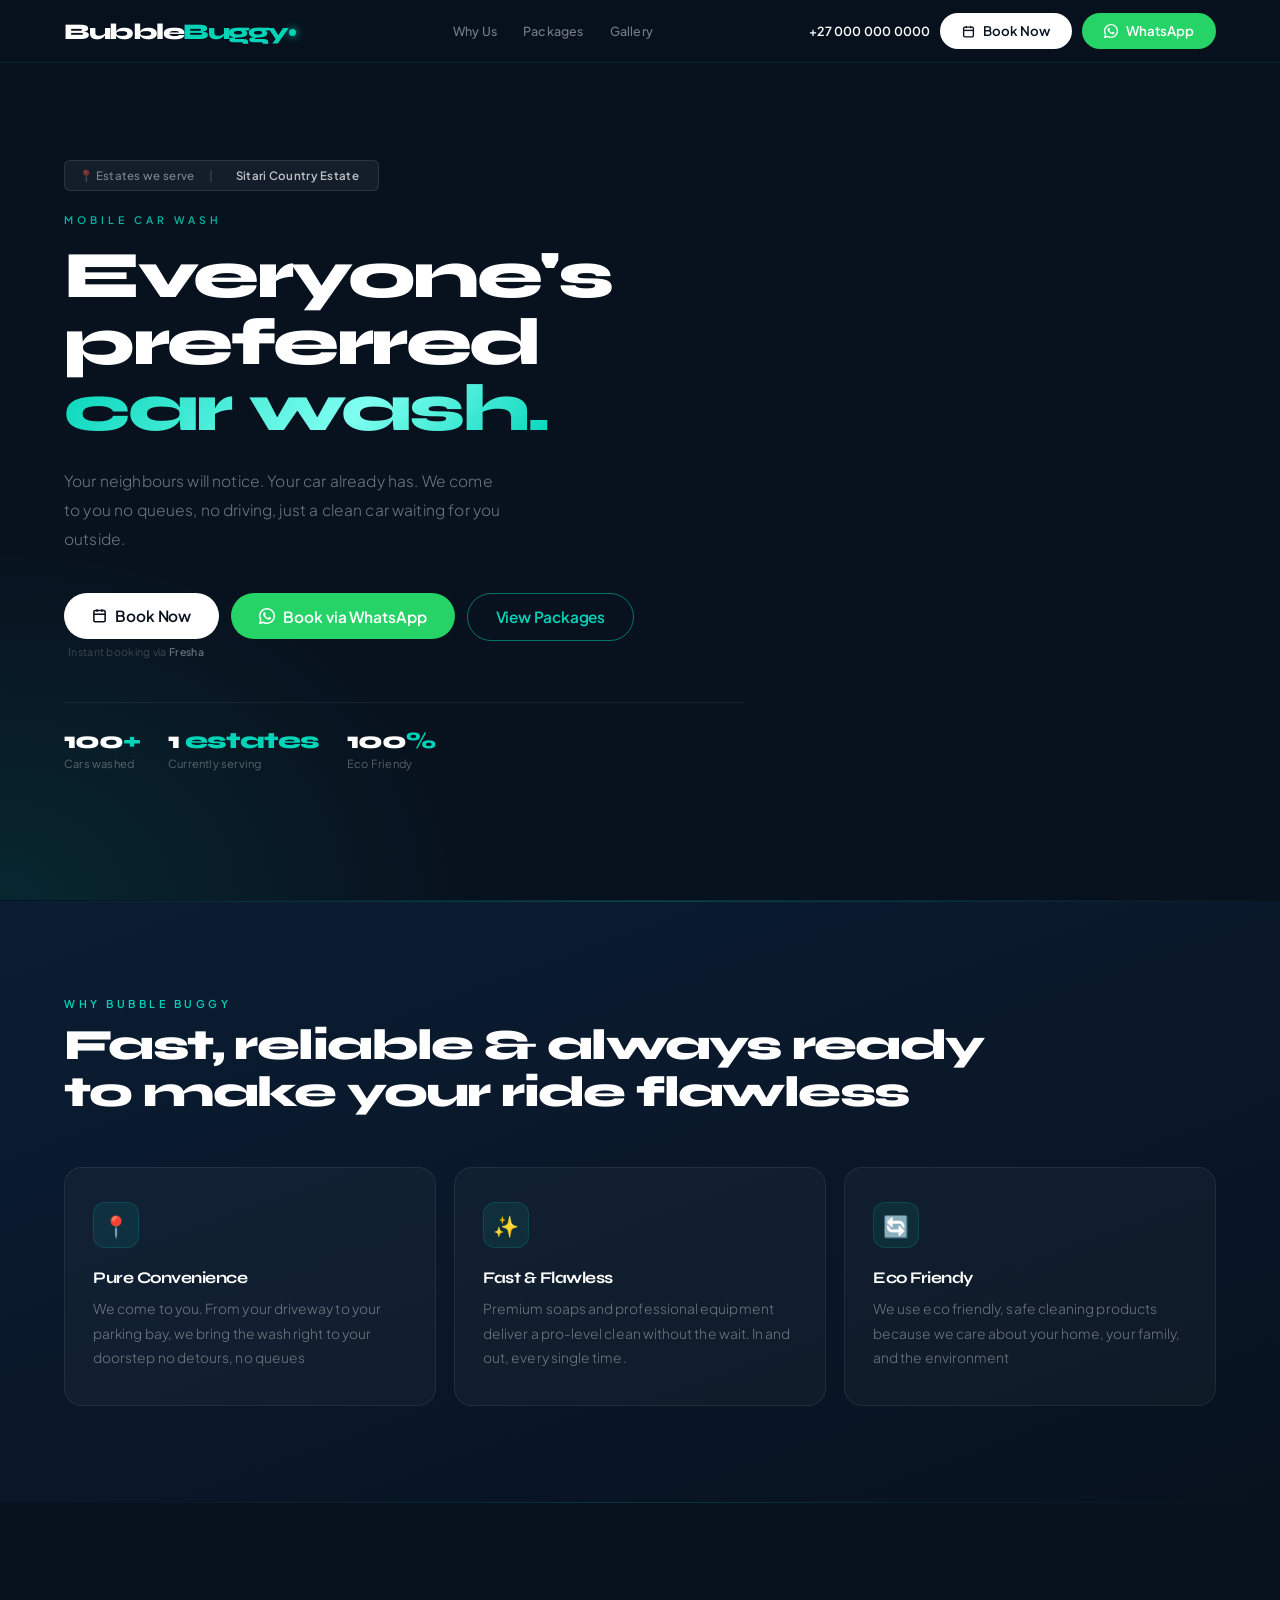
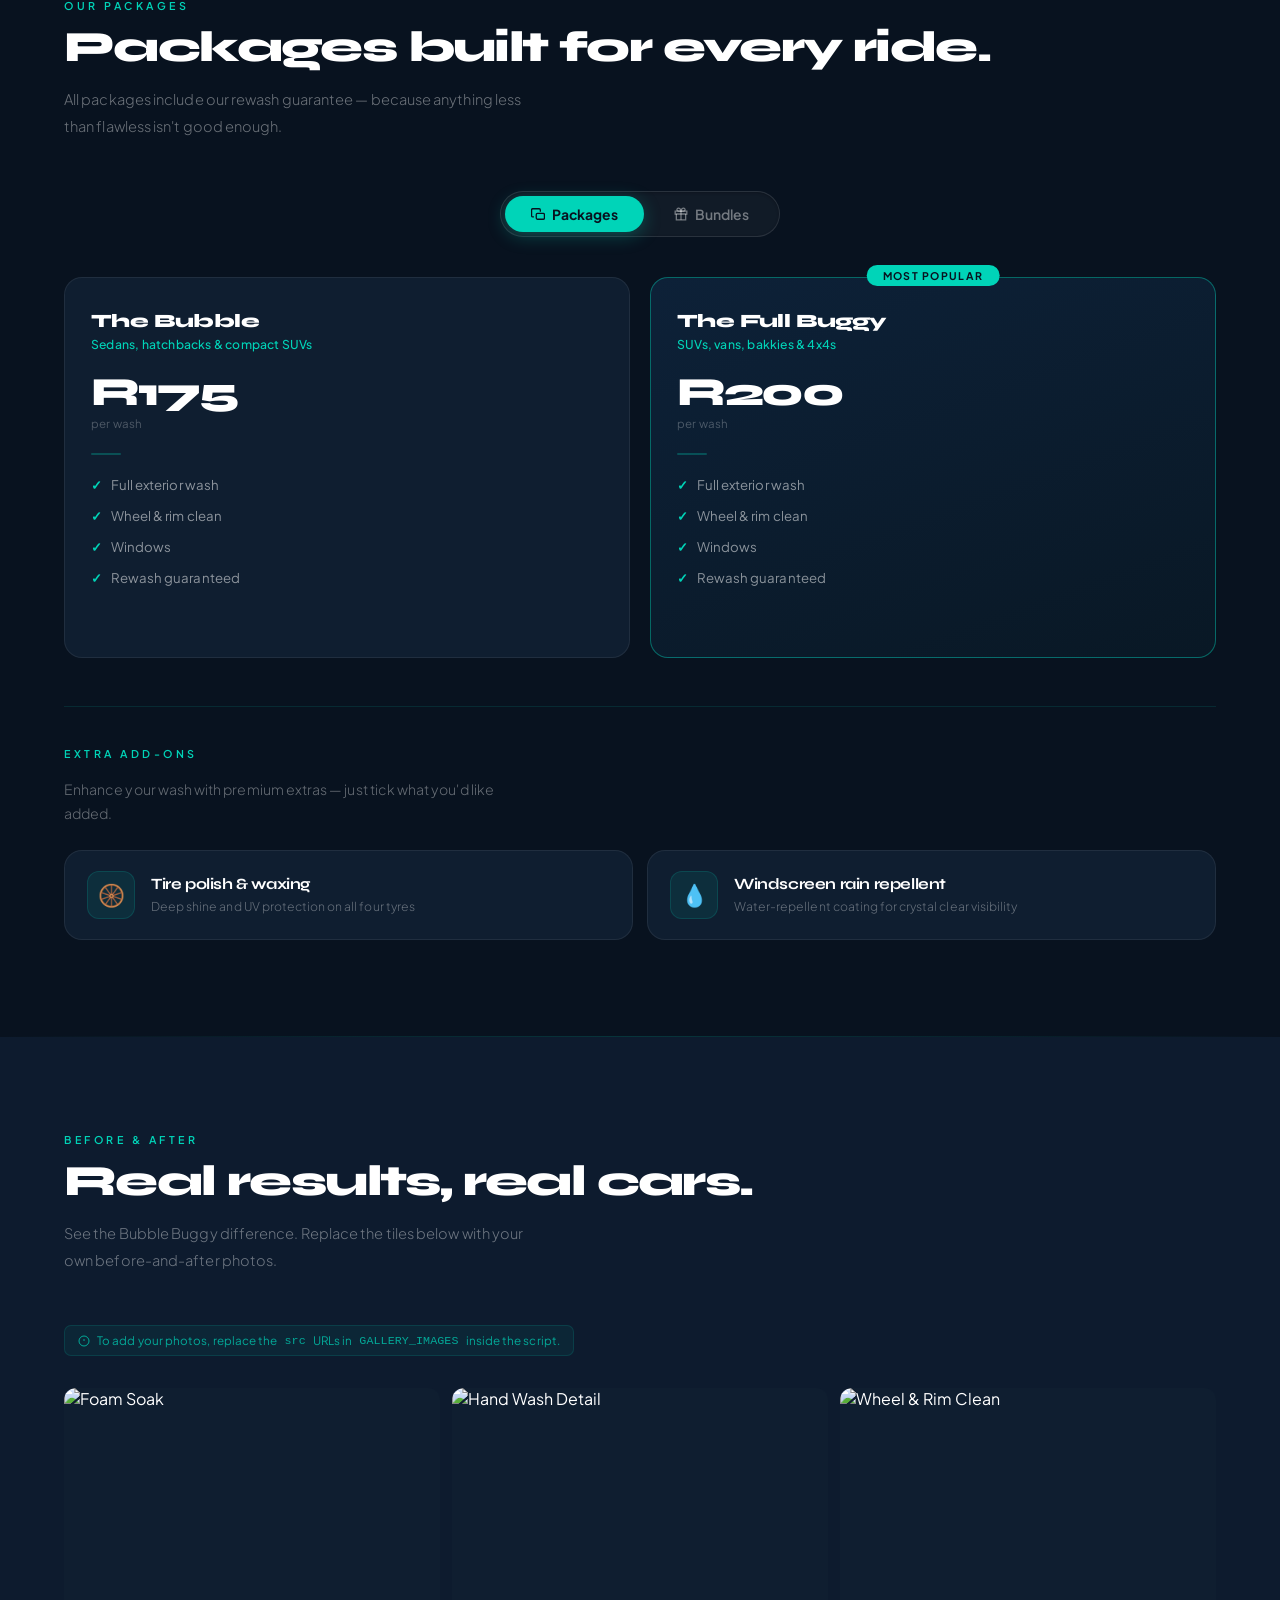
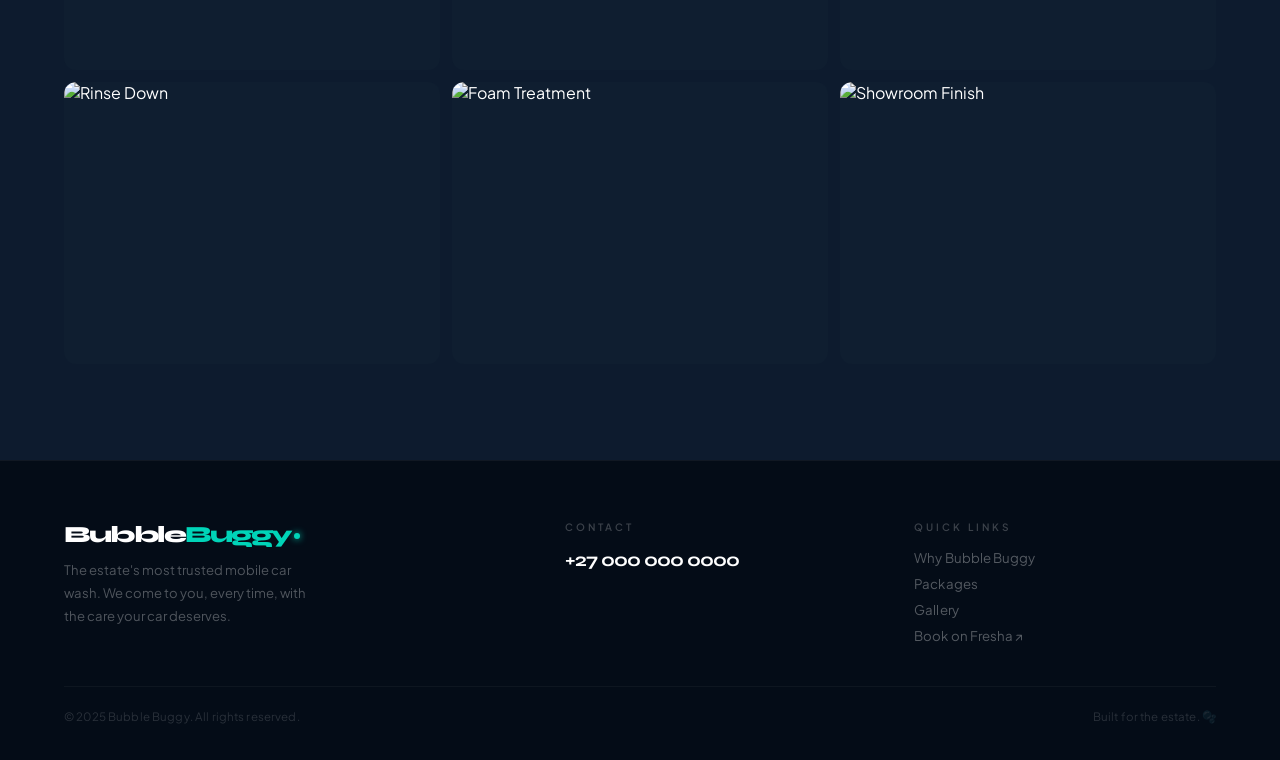
==== index.html @ 67070dc4 "Rename bubble.html to index.html" ====
<!doctype html>
<html lang="en">
  <head>
    <meta charset="UTF-8" />
    <meta name="viewport" content="width=device-width, initial-scale=1.0" />
    <title>Bubble Buggy – The Estate's Premium Mobile Wash</title>

    <!-- ═══════════ GOOGLE FONTS ═══════════
         Syne  → headings / logo / prices
         Plus Jakarta Sans → body text / buttons
    ════════════════════════════════════════ -->
    <link rel="preconnect" href="https://fonts.googleapis.com" />
    <link rel="preconnect" href="https://fonts.gstatic.com" crossorigin />
    <link
      href="https://fonts.googleapis.com/css2?family=Syne:wght@600;700;800;900&family=Plus+Jakarta+Sans:ital,wght@0,300;0,400;0,500;0,600;1,300&display=swap"
      rel="stylesheet"
    />

    <!-- ═══════════ STYLESHEET ═══════════
         All styles live in bubble.css
         (keep both files in the same folder)
    ════════════════════════════════════════ -->
    <link rel="stylesheet" href="bubble.css" />
  </head>

  <body>
    <!-- ═══════════════════════════════════
         NAV
         Fixed top bar: logo | links | phone | CTA buttons
    ════════════════════════════════════════ -->
    <nav class="nav">
      <!-- Logo -->
      <a href="#home" class="logo">
        <span>Bubble</span><span class="b2">Buggy</span
        ><span class="dot"></span>
      </a>

      <!-- Centre navigation links (hidden on mobile) -->
      <div class="nav-links">
        <a class="nav-link" href="#why">Why Us</a>
        <a class="nav-link" href="#services">Packages</a>
        <a class="nav-link" href="#gallery">Gallery</a>
      </div>

      <!-- Right side: phone number + action buttons -->
      <div class="nav-right">
        <span class="nav-phone"
          ><a href="tel:+27000000000">+27 000 000 0000</a></span
        >

        <!-- Book Now button (opens Fresha) -->
        <a
          class="btn btn-book"
          href="https://www.fresha.com/for-business"
          target="_blank"
          rel="noopener"
        >
          <svg
            width="13"
            height="13"
            viewBox="0 0 24 24"
            fill="none"
            stroke="currentColor"
            stroke-width="2.5"
          >
            <rect x="3" y="4" width="18" height="18" rx="2" />
            <line x1="16" y1="2" x2="16" y2="6" />
            <line x1="8" y1="2" x2="8" y2="6" />
            <line x1="3" y1="10" x2="21" y2="10" />
          </svg>
          Book Now
        </a>

        <!-- WhatsApp button -->
        <a
          class="btn btn-wa"
          href="https://wa.me/27000000000?text=Hi%20Bubble%20Buggy!%20I%27d%20like%20to%20book%20a%20wash."
          target="_blank"
          rel="noopener"
        >
          <svg width="14" height="14" viewBox="0 0 24 24" fill="currentColor">
            <path
              d="M17.472 14.382c-.297-.149-1.758-.867-2.03-.967-.273-.099-.471-.148-.67.15-.197.297-.767.966-.94 1.164-.173.199-.347.223-.644.075-.297-.15-1.255-.463-2.39-1.475-.883-.788-1.48-1.761-1.653-2.059-.173-.297-.018-.458.13-.606.134-.133.298-.347.446-.52.149-.174.198-.298.298-.497.099-.198.05-.371-.025-.52-.075-.149-.669-1.612-.916-2.207-.242-.579-.487-.5-.669-.51-.173-.008-.371-.01-.57-.01-.198 0-.52.074-.792.372-.272.297-1.04 1.016-1.04 2.479 0 1.462 1.065 2.875 1.213 3.074.149.198 2.096 3.2 5.077 4.487.709.306 1.262.489 1.694.625.712.227 1.36.195 1.871.118.571-.085 1.758-.719 2.006-1.413.248-.694.248-1.289.173-1.413-.074-.124-.272-.198-.57-.347z"
            />
            <path
              d="M12 0C5.373 0 0 5.373 0 12c0 2.125.558 4.118 1.532 5.845L.054 23.25a.75.75 0 0 0 .916.916l5.405-1.478A11.945 11.945 0 0 0 12 24c6.627 0 12-5.373 12-12S18.627 0 12 0zm0 21.75a9.745 9.745 0 0 1-5.003-1.375l-.358-.213-3.716 1.015 1.015-3.716-.213-.358A9.745 9.745 0 0 1 2.25 12C2.25 6.615 6.615 2.25 12 2.25S21.75 6.615 21.75 12 17.385 21.75 12 21.75z"
            />
          </svg>
          WhatsApp
        </a>
      </div>
    </nav>

    <!-- ═══════════════════════════════════
         HERO SECTION
         Full-screen opening with background image, headline, stats
         ✏️ Edit estates, headline, sub text, and stats here
    ════════════════════════════════════════ -->
    <section class="hero" id="home">
      <!-- Background image (set via CSS in .hero-bg) -->
      <div class="hero-bg"></div>

      <div class="hero-inner">
        <!-- ✏️ Edit estate names here -->
        <div class="estate-tag">
          📍 Estates we serve &nbsp;<span class="sep">|</span>&nbsp;
          <span class="estates"> Sitari Country Estate &nbsp; </span>
        </div>

        <!-- Eyebrow label above headline -->
        <p class="hero-eyebrow">Mobile Car Wash</p>

        <!-- Main headline — <em> gets gradient colour treatment -->
        <h1>Everyone's preferred<br /><em>car wash.</em></h1>

        <!-- Subtitle paragraph -->
        <p class="hero-sub">
          Your neighbours will notice. Your car already has. We come to you no
          queues, no driving, just a clean car waiting for you outside.
        </p>

        <!-- CTA Buttons row -->
        <div class="hero-ctas">
          <!-- Book Now column (button + Fresha note) -->
          <div class="cta-col">
            <a
              class="btn btn-book lg"
              href="https://www.fresha.com/for-business"
              target="_blank"
              rel="noopener"
            >
              <svg
                width="15"
                height="15"
                viewBox="0 0 24 24"
                fill="none"
                stroke="currentColor"
                stroke-width="2.5"
              >
                <rect x="3" y="4" width="18" height="18" rx="2" />
                <line x1="16" y1="2" x2="16" y2="6" />
                <line x1="8" y1="2" x2="8" y2="6" />
                <line x1="3" y1="10" x2="21" y2="10" />
              </svg>
              Book Now
            </a>
            <span class="fresha-note">Instant booking via <b>Fresha</b></span>
          </div>

          <!-- WhatsApp button -->
          <a
            class="btn btn-wa lg"
            href="https://wa.me/27000000000?text=Hi%20Bubble%20Buggy!%20I%27d%20like%20to%20book%20a%20wash."
            target="_blank"
            rel="noopener"
          >
            <svg width="16" height="16" viewBox="0 0 24 24" fill="currentColor">
              <path
                d="M17.472 14.382c-.297-.149-1.758-.867-2.03-.967-.273-.099-.471-.148-.67.15-.197.297-.767.966-.94 1.164-.173.199-.347.223-.644.075-.297-.15-1.255-.463-2.39-1.475-.883-.788-1.48-1.761-1.653-2.059-.173-.297-.018-.458.13-.606.134-.133.298-.347.446-.52.149-.174.198-.298.298-.497.099-.198.05-.371-.025-.52-.075-.149-.669-1.612-.916-2.207-.242-.579-.487-.5-.669-.51-.173-.008-.371-.01-.57-.01-.198 0-.52.074-.792.372-.272.297-1.04 1.016-1.04 2.479 0 1.462 1.065 2.875 1.213 3.074.149.198 2.096 3.2 5.077 4.487.709.306 1.262.489 1.694.625.712.227 1.36.195 1.871.118.571-.085 1.758-.719 2.006-1.413.248-.694.248-1.289.173-1.413-.074-.124-.272-.198-.57-.347z"
              />
              <path
                d="M12 0C5.373 0 0 5.373 0 12c0 2.125.558 4.118 1.532 5.845L.054 23.25a.75.75 0 0 0 .916.916l5.405-1.478A11.945 11.945 0 0 0 12 24c6.627 0 12-5.373 12-12S18.627 0 12 0zm0 21.75a9.745 9.745 0 0 1-5.003-1.375l-.358-.213-3.716 1.015 1.015-3.716-.213-.358A9.745 9.745 0 0 1 2.25 12C2.25 6.615 6.615 2.25 12 2.25S21.75 6.615 21.75 12 17.385 21.75 12 21.75z"
              />
            </svg>
            Book via WhatsApp
          </a>

          <!-- View Packages scroll link -->
          <a class="btn btn-outline lg" href="#services">View Packages</a>
        </div>

        <!-- ✏️ Edit stats here: cars washed / estates / guarantee -->
        <div class="hero-stats">
          <div>
            <div class="stat-val">100<span>+</span></div>
            <div class="stat-lbl">Cars washed</div>
          </div>
          <div>
            <div class="stat-val">1<span> estates</span></div>
            <div class="stat-lbl">Currently serving</div>
          </div>
          <div>
            <div class="stat-val">100<span>%</span></div>
            <div class="stat-lbl">Eco Friendy</div>
          </div>
        </div>
      </div>
    </section>

    <!-- Decorative divider line -->
    <div class="rule"></div>

    <!-- ═══════════════════════════════════
         WHY CHOOSE US SECTION
         Three feature cards with emoji icons
         ✏️ Edit card titles/descriptions directly below
    ════════════════════════════════════════ -->
    <section class="why" id="why">
      <!-- Section header -->
      <div class="sec-head fi">
        <div class="lbl">Why Bubble Buggy</div>
        <h2 class="sec-title">
          Fast, reliable &amp; always ready<br />to make your ride flawless
        </h2>
      </div>

      <!-- Feature cards grid -->
      <div class="feats">
        <!-- Card 1: Convenience -->
        <div class="feat fi">
          <div class="feat-ico">📍</div>
          <div class="feat-title">Pure Convenience</div>
          <p class="feat-desc">
            We come to you. From your driveway to your parking bay, we bring the
            wash right to your doorstep no detours, no queues
          </p>
        </div>

        <!-- Card 2: Quality -->
        <div class="feat fi">
          <div class="feat-ico">✨</div>
          <div class="feat-title">Fast &amp; Flawless</div>
          <p class="feat-desc">
            Premium soaps and professional equipment deliver a pro-level clean
            without the wait. In and out, every single time.
          </p>
        </div>

        <!-- Card 3: Guarantee -->
        <div class="feat fi">
          <div class="feat-ico">🔄</div>
          <div class="feat-title">Eco Friendy</div>
          <p class="feat-desc">
            We use eco friendly, safe cleaning products because we care about
            your home, your family, and the environment
          </p>
        </div>
      </div>
    </section>

    <!-- Decorative divider line -->
    <div class="rule"></div>

    <!-- ═══════════════════════════════════
         PACKAGES / PRICING SECTION
         ─────────────────────────────────
         TOGGLE: Users switch between Packages and Bundles views
         via the pill toggle. Content updates without page reload.
         
         ADD-ONS: Two optional extras (checkboxes) shown below
         the toggle content, always visible regardless of view.
         
         ✏️ Edit packages inside the <script> block at the bottom.
    ════════════════════════════════════════ -->
    <section class="services" id="services">
      <!-- Section header -->
      <div class="sec-head fi">
        <div class="lbl">Our Packages</div>
        <h2 class="sec-title">Packages built for every ride.</h2>
        <p class="sec-sub">
          All packages include our rewash guarantee — because anything less than
          flawless isn't good enough.
        </p>
      </div>

      <!-- ── TOGGLE SWITCH ──
           Switches between the Packages view and the Bundles view.
           JS below reads [data-view] on each button and shows/hides
           #pkgsView / #bundlesView accordingly.
      ─────────────────────────────────────────────────────── -->
      <div class="pkg-toggle-wrap fi">
        <div
          class="pkg-toggle"
          role="tablist"
          aria-label="Switch between packages and bundles"
        >
          <!-- "Packages" tab: active by default -->
          <button
            class="toggle-btn active"
            data-view="packages"
            role="tab"
            aria-selected="true"
            aria-controls="pkgsView"
          >
            <svg
              width="14"
              height="14"
              viewBox="0 0 24 24"
              fill="none"
              stroke="currentColor"
              stroke-width="2.2"
            >
              <path
                d="M5 17H3a2 2 0 0 1-2-2V5a2 2 0 0 1 2-2h11a2 2 0 0 1 2 2v3"
              />
              <rect x="9" y="11" width="14" height="10" rx="2" />
            </svg>
            Packages
          </button>
          <!-- "Bundles" tab -->
          <button
            class="toggle-btn"
            data-view="bundles"
            role="tab"
            aria-selected="false"
            aria-controls="bundlesView"
          >
            <svg
              width="14"
              height="14"
              viewBox="0 0 24 24"
              fill="none"
              stroke="currentColor"
              stroke-width="2.2"
            >
              <path d="M20 12V22H4V12" />
              <path d="M22 7H2v5h20V7z" />
              <path d="M12 22V7" />
              <path d="M12 7H7.5a2.5 2.5 0 0 1 0-5C11 2 12 7 12 7z" />
              <path d="M12 7h4.5a2.5 2.5 0 0 0 0-5C13 2 12 7 12 7z" />
            </svg>
            Bundles
          </button>
        </div>
      </div>
      <!-- /toggle-wrap -->

      <!-- ── PACKAGES VIEW ──
           Shown when "Packages" toggle is active.
           Cards injected dynamically by JavaScript from PACKAGES array.
      ─────────────────────────────────────────────────────── -->
      <div id="pkgsView" role="tabpanel" aria-labelledby="tab-packages">
        <!-- Package cards injected here by JavaScript -->
        <div class="pkgs" id="pkgsGrid"></div>
      </div>

      <!-- ── BUNDLES VIEW ──
           Hidden by default. Shown when "Bundles" toggle is active.
           JS adds .vis to .fi elements inside when first revealed.
      ─────────────────────────────────────────────────────── -->
      <div
        id="bundlesView"
        style="display: none"
        role="tabpanel"
        aria-labelledby="tab-bundles"
      >
        <div class="bundle-wrap">
          <!-- "Buy a bundle and save" banner tag -->
          <div class="bundle-header fi">
            <div class="bundle-tag-pill">
              <span class="bundle-tag-icon">🎁</span>
              <span>Buy a bundle &amp; save</span>
            </div>
            <div class="bundle-header-line"></div>
            <p class="bundle-sub">
              Pre-purchase 3 washes and save <strong>R50</strong> — use them
              anytime, any wash.
            </p>
          </div>

          <!-- Deal cards grid -->
          <div class="bundles">
            <!-- Bundle 1: The Bubble Club × 3 -->
            <div class="bundle-card fi">
              <div class="bundle-save-badge">Save R50</div>
              <div class="bundle-wash-name">The Bubble Club</div>
              <div class="bundle-wash-tag">
                Sedans, hatchbacks &amp; compact SUVs
              </div>
              <div class="bundle-pricing">
                <div class="bundle-credits">
                  <span class="bundle-credits-num">3</span>
                  <span class="bundle-credits-lbl">washes</span>
                </div>
                <div class="bundle-prices">
                  <div class="bundle-was">was <s>R525</s></div>
                  <div class="bundle-now">R475</div>
                  <div class="bundle-per">R158 per wash</div>
                </div>
              </div>
              <div class="bundle-bar"></div>
              <ul class="bundle-perks">
                <li>3 × full exterior wash</li>
                <li>Use credits at any time</li>
                <li>Client Satisfaction Guaranteed on Every Visit</li>
              </ul>
              <a
                class="btn btn-bundle"
                href="https://wa.me/27000000000?text=Hi%20Bubble%20Buggy!%20I%27d%20like%20to%20buy%20The%20Bubble%20Club%20bundle%20(3%20washes)."
                target="_blank"
                rel="noopener"
              >
                <svg
                  width="14"
                  height="14"
                  viewBox="0 0 24 24"
                  fill="currentColor"
                >
                  <path
                    d="M17.472 14.382c-.297-.149-1.758-.867-2.03-.967-.273-.099-.471-.148-.67.15-.197.297-.767.966-.94 1.164-.173.199-.347.223-.644.075-.297-.15-1.255-.463-2.39-1.475-.883-.788-1.48-1.761-1.653-2.059-.173-.297-.018-.458.13-.606.134-.133.298-.347.446-.52.149-.174.198-.298.298-.497.099-.198.05-.371-.025-.52-.075-.149-.669-1.612-.916-2.207-.242-.579-.487-.5-.669-.51-.173-.008-.371-.01-.57-.01-.198 0-.52.074-.792.372-.272.297-1.04 1.016-1.04 2.479 0 1.462 1.065 2.875 1.213 3.074.149.198 2.096 3.2 5.077 4.487.709.306 1.262.489 1.694.625.712.227 1.36.195 1.871.118.571-.085 1.758-.719 2.006-1.413.248-.694.248-1.289.173-1.413-.074-.124-.272-.198-.57-.347z"
                  />
                  <path
                    d="M12 0C5.373 0 0 5.373 0 12c0 2.125.558 4.118 1.532 5.845L.054 23.25a.75.75 0 0 0 .916.916l5.405-1.478A11.945 11.945 0 0 0 12 24c6.627 0 12-5.373 12-12S18.627 0 12 0zm0 21.75a9.745 9.745 0 0 1-5.003-1.375l-.358-.213-3.716 1.015 1.015-3.716-.213-.358A9.745 9.745 0 0 1 2.25 12C2.25 6.615 6.615 2.25 12 2.25S21.75 6.615 21.75 12 17.385 21.75 12 21.75z"
                  />
                </svg>
                Grab this bundle
              </a>
            </div>

            <!-- Bundle 2: The Buggy Club × 3 -->
            <div class="bundle-card bundle-card--featured fi">
              <div class="bundle-save-badge">Save R50</div>
              <div class="bundle-wash-name">The Buggy Club</div>
              <div class="bundle-wash-tag">SUVs, vans, bakkies &amp; 4x4s</div>
              <div class="bundle-pricing">
                <div class="bundle-credits">
                  <span class="bundle-credits-num">3</span>
                  <span class="bundle-credits-lbl">washes</span>
                </div>
                <div class="bundle-prices">
                  <div class="bundle-was">was <s>R600</s></div>
                  <div class="bundle-now">R550</div>
                  <div class="bundle-per">R183 per wash</div>
                </div>
              </div>
              <div class="bundle-bar"></div>
              <ul class="bundle-perks">
                <li>3 × full exterior wash</li>
                <li>Use credits at any time</li>
                <li>Client Satisfaction Guaranteed on Every Visit</li>
              </ul>
              <a
                class="btn btn-bundle btn-bundle--aqua"
                href="https://wa.me/27000000000?text=Hi%20Bubble%20Buggy!%20I%27d%20like%20to%20buy%20The%20Buggy%20Club%20bundle%20(3%20washes)."
                target="_blank"
                rel="noopener"
              >
                <svg
                  width="14"
                  height="14"
                  viewBox="0 0 24 24"
                  fill="currentColor"
                >
                  <path
                    d="M17.472 14.382c-.297-.149-1.758-.867-2.03-.967-.273-.099-.471-.148-.67.15-.197.297-.767.966-.94 1.164-.173.199-.347.223-.644.075-.297-.15-1.255-.463-2.39-1.475-.883-.788-1.48-1.761-1.653-2.059-.173-.297-.018-.458.13-.606.134-.133.298-.347.446-.52.149-.174.198-.298.298-.497.099-.198.05-.371-.025-.52-.075-.149-.669-1.612-.916-2.207-.242-.579-.487-.5-.669-.51-.173-.008-.371-.01-.57-.01-.198 0-.52.074-.792.372-.272.297-1.04 1.016-1.04 2.479 0 1.462 1.065 2.875 1.213 3.074.149.198 2.096 3.2 5.077 4.487.709.306 1.262.489 1.694.625.712.227 1.36.195 1.871.118.571-.085 1.758-.719 2.006-1.413.248-.694.248-1.289.173-1.413-.074-.124-.272-.198-.57-.347z"
                  />
                  <path
                    d="M12 0C5.373 0 0 5.373 0 12c0 2.125.558 4.118 1.532 5.845L.054 23.25a.75.75 0 0 0 .916.916l5.405-1.478A11.945 11.945 0 0 0 12 24c6.627 0 12-5.373 12-12S18.627 0 12 0zm0 21.75a9.745 9.745 0 0 1-5.003-1.375l-.358-.213-3.716 1.015 1.015-3.716-.213-.358A9.745 9.745 0 0 1 2.25 12C2.25 6.615 6.615 2.25 12 2.25S21.75 6.615 21.75 12 17.385 21.75 12 21.75z"
                  />
                </svg>
                Grab this bundle
              </a>
            </div>
          </div>
          <!-- /bundles -->
        </div>
        <!-- /bundle-wrap -->
      </div>
      <!-- /bundlesView -->

      <!-- ── EXTRA ADD-ONS ──
           Always visible below the toggle views (both Packages & Bundles).
           Users select optional add-ons via checkbox cards.
           Checked state is purely visual / UX — add to booking message if needed.
      ─────────────────────────────────────────────────────── -->
      <div class="addons-section fi">
        <div class="addons-header">
          <div class="lbl">Extra Add-Ons</div>
          <p class="addons-sub">
            Enhance your wash with premium extras — just tick what you'd like
            added.
          </p>
        </div>

        <div class="addons-grid">
          <!-- Add-On 1: Tire polish & waxing -->
          <div class="addon-item">
            <div class="addon-card">
              <div class="addon-icon-wrap">🛞</div>
              <div class="addon-info">
                <div class="addon-name">Tire polish &amp; waxing</div>
                <div class="addon-desc">
                  Deep shine and UV protection on all four tyres
                </div>
              </div>
            </div>
          </div>

          <!-- Add-On 2: Windscreen rain repellent -->
          <div class="addon-item">
            <div class="addon-card">
              <div class="addon-icon-wrap">💧</div>
              <div class="addon-info">
                <div class="addon-name">Windscreen rain repellent</div>
                <div class="addon-desc">
                  Water-repellent coating for crystal clear visibility
                </div>
              </div>
            </div>
          </div>
        </div>
        <!-- /addons-grid -->
      </div>
      <!-- /addons-section -->
    </section>

    <!-- Decorative divider line -->
    <div class="rule"></div>

    <!-- ═══════════════════════════════════
         GALLERY SECTION
         Photo grid rendered dynamically from GALLERY_IMAGES array in script.
         ✏️ Replace src URLs in GALLERY_IMAGES inside the <script> block below.
    ════════════════════════════════════════ -->
    <section class="gallery" id="gallery">
      <!-- Section header -->
      <div class="sec-head fi">
        <div class="lbl">Before &amp; After</div>
        <h2 class="sec-title">Real results, real cars.</h2>
        <p class="sec-sub">
          See the Bubble Buggy difference. Replace the tiles below with your own
          before-and-after photos.
        </p>
      </div>

      <!-- Tip notice about adding photos -->
      <div class="gallery-tip">
        <svg
          width="12"
          height="12"
          viewBox="0 0 24 24"
          fill="none"
          stroke="currentColor"
          stroke-width="2"
        >
          <circle cx="12" cy="12" r="10" />
          <line x1="12" y1="8" x2="12" y2="12" />
          <line x1="12" y1="16" x2="12.01" y2="16" />
        </svg>
        To add your photos, replace the <code>src</code> URLs in
        <code>GALLERY_IMAGES</code> inside the script.
      </div>

      <!-- Gallery photo cells injected here by JavaScript -->
      <div class="g-grid" id="galGrid"></div>
    </section>

    <!-- ═══════════════════════════════════
         FOOTER
         Three-column: brand info | contact | quick links
         ✏️ Edit phone number and links here
    ════════════════════════════════════════ -->
    <footer class="footer">
      <div class="footer-grid">
        <!-- Column 1: Logo + tagline -->
        <div>
          <div class="footer-logo">
            Bubble<span class="b2">Buggy</span
            ><span
              style="
                display: inline-block;
                width: 6px;
                height: 6px;
                background: var(--aqua);
                border-radius: 50%;
                margin: 0 2px 3px;
                box-shadow: 0 0 7px var(--aqua);
              "
            ></span>
          </div>
          <p class="footer-tagline">
            The estate's most trusted mobile car wash. We come to you, every
            time, with the care your car deserves.
          </p>
        </div>

        <!-- Column 2: Contact phone -->
        <div class="footer-col">
          <h4>Contact</h4>
          <a class="footer-phone" href="tel:+27000000000">+27 000 000 0000</a>
        </div>

        <!-- Column 3: Quick navigation links -->
        <div class="footer-col">
          <h4>Quick Links</h4>
          <div class="footer-links">
            <a href="#why">Why Bubble Buggy</a>
            <a href="#services">Packages</a>
            <a href="#gallery">Gallery</a>
            <a
              href="https://www.fresha.com/for-business"
              target="_blank"
              rel="noopener"
              >Book on Fresha ↗</a
            >
          </div>
        </div>
      </div>

      <!-- Footer bottom bar: copyright notices -->
      <div class="footer-bottom">
        <span class="footer-copy"
          >© 2025 Bubble Buggy. All rights reserved.</span
        >
        <span class="footer-copy">Built for the estate. 🫧</span>
      </div>
    </footer>

    <!-- ═══════════════════════════════════
         MOBILE FLOATING ACTION BAR
         Fixed bottom bar shown only on screens ≤ 820px wide
         Contains Book Now + WhatsApp buttons
    ════════════════════════════════════════ -->
    <div class="mob-bar">
      <!-- Book Now button -->
      <a
        class="btn btn-book"
        href="https://www.fresha.com/for-business"
        target="_blank"
        rel="noopener"
      >
        <svg
          width="13"
          height="13"
          viewBox="0 0 24 24"
          fill="none"
          stroke="currentColor"
          stroke-width="2.5"
        >
          <rect x="3" y="4" width="18" height="18" rx="2" />
          <line x1="16" y1="2" x2="16" y2="6" />
          <line x1="8" y1="2" x2="8" y2="6" />
          <line x1="3" y1="10" x2="21" y2="10" />
        </svg>
        Book Now
      </a>

      <!-- WhatsApp button -->
      <a
        class="btn btn-wa"
        href="https://wa.me/27000000000?text=Hi%20Bubble%20Buggy!%20I%27d%20like%20to%20book%20a%20wash."
        target="_blank"
        rel="noopener"
      >
        <svg width="14" height="14" viewBox="0 0 24 24" fill="currentColor">
          <path
            d="M17.472 14.382c-.297-.149-1.758-.867-2.03-.967-.273-.099-.471-.148-.67.15-.197.297-.767.966-.94 1.164-.173.199-.347.223-.644.075-.297-.15-1.255-.463-2.39-1.475-.883-.788-1.48-1.761-1.653-2.059-.173-.297-.018-.458.13-.606.134-.133.298-.347.446-.52.149-.174.198-.298.298-.497.099-.198.05-.371-.025-.52-.075-.149-.669-1.612-.916-2.207-.242-.579-.487-.5-.669-.51-.173-.008-.371-.01-.57-.01-.198 0-.52.074-.792.372-.272.297-1.04 1.016-1.04 2.479 0 1.462 1.065 2.875 1.213 3.074.149.198 2.096 3.2 5.077 4.487.709.306 1.262.489 1.694.625.712.227 1.36.195 1.871.118.571-.085 1.758-.719 2.006-1.413.248-.694.248-1.289.173-1.413-.074-.124-.272-.198-.57-.347z"
          />
          <path
            d="M12 0C5.373 0 0 5.373 0 12c0 2.125.558 4.118 1.532 5.845L.054 23.25a.75.75 0 0 0 .916.916l5.405-1.478A11.945 11.945 0 0 0 12 24c6.627 0 12-5.373 12-12S18.627 0 12 0zm0 21.75a9.745 9.745 0 0 1-5.003-1.375l-.358-.213-3.716 1.015 1.015-3.716-.213-.358A9.745 9.745 0 0 1 2.25 12C2.25 6.615 6.615 2.25 12 2.25S21.75 6.615 21.75 12 17.385 21.75 12 21.75z"
          />
        </svg>
        WhatsApp
      </a>
    </div>

    <!-- ═══════════════════════════════════════════════════
         JAVASCRIPT — Edit your data here
         ✏️ WA        → Your WhatsApp number (digits only)
         ✏️ FRESHA    → Your Fresha booking URL
         ✏️ PACKAGES  → Add/edit pricing packages
         ✏️ GALLERY_IMAGES → Replace src URLs with your photos
    ════════════════════════════════════════════════════════ -->
    <script>
      /* ─────────────────────────────────────────
         ✏️ GLOBAL SETTINGS — edit these two lines
      ───────────────────────────────────────── */
      const WA = "27000000000"; // Your WhatsApp number (no + or spaces)
      const FRESHA = "https://www.fresha.com/for-business"; // Your Fresha booking URL

      /* ─────────────────────────────────────────
         ✏️ PACKAGES — Updated prices: The Bubble R175, The Full Buggy R200
         Fields: name, tag, price, note, featured (bool), badge (optional), features (array)
      ───────────────────────────────────────── */
      const PACKAGES = [
        {
          name: "The Bubble",
          tag: "Sedans, hatchbacks & compact SUVs",
          price: "R175", // ← Updated from R160
          note: "per wash",
          featured: false,
          features: [
            "Full exterior wash",
            "Wheel & rim clean",
            "Windows",
            "Rewash guaranteed",
          ],
        },
        {
          name: "The Full Buggy",
          tag: "SUVs, vans, bakkies & 4x4s",
          price: "R200", // ← Updated from R180
          note: "per wash",
          featured: true, // Adds highlighted border + gradient background
          badge: "Most Popular", // Shown as pill badge at top of card
          features: [
            "Full exterior wash",
            "Wheel & rim clean",
            "Windows",
            "Rewash guaranteed",
          ],
        },
      ];

      /* ─────────────────────────────────────────
         ✏️ GALLERY — Car wash focused images.
            Replace src URLs with your own photos.
            Set an item to null to render a placeholder tile instead.
      ───────────────────────────────────────── */
      const GALLERY_IMAGES = [
        {
          src: "https://images.unsplash.com/photo-1520340356584-f9917d1eea6f?w=600&q=80&auto=format&fit=crop",
          label: "Foam Soak",
        },
        {
          src: "https://images.unsplash.com/photo-1619642751034-765dfdf7c58e?w=600&q=80&auto=format&fit=crop",
          label: "Hand Wash Detail",
        },
        {
          src: "https://images.unsplash.com/photo-1601362840469-51e4d8d58785?w=600&q=80&auto=format&fit=crop",
          label: "Wheel & Rim Clean",
        },
        {
          src: "https://images.unsplash.com/photo-1607860108855-64acf2078ed9?w=600&q=80&auto=format&fit=crop",
          label: "Rinse Down",
        },
        {
          src: "https://images.unsplash.com/photo-1558618666-fcd25c85cd64?w=600&q=80&auto=format&fit=crop",
          label: "Foam Treatment",
        },
        {
          src: "https://images.unsplash.com/photo-1605515298946-d664b2afd2f4?w=600&q=80&auto=format&fit=crop",
          label: "Showroom Finish",
        },
      ];

      /* ══════════════════════════════════════════════
         RENDER LOGIC — no edits needed below this line
      ══════════════════════════════════════════════ */

      // SVG icon strings reused in package cards
      const WA_SVG = `<svg width="14" height="14" viewBox="0 0 24 24" fill="currentColor"><path d="M17.472 14.382c-.297-.149-1.758-.867-2.03-.967-.273-.099-.471-.148-.67.15-.197.297-.767.966-.94 1.164-.173.199-.347.223-.644.075-.297-.15-1.255-.463-2.39-1.475-.883-.788-1.48-1.761-1.653-2.059-.173-.297-.018-.458.13-.606.134-.133.298-.347.446-.52.149-.174.198-.298.298-.497.099-.198.05-.371-.025-.52-.075-.149-.669-1.612-.916-2.207-.242-.579-.487-.5-.669-.51-.173-.008-.371-.01-.57-.01-.198 0-.52.074-.792.372-.272.297-1.04 1.016-1.04 2.479 0 1.462 1.065 2.875 1.213 3.074.149.198 2.096 3.2 5.077 4.487.709.306 1.262.489 1.694.625.712.227 1.36.195 1.871.118.571-.085 1.758-.719 2.006-1.413.248-.694.248-1.289.173-1.413-.074-.124-.272-.198-.57-.347z"/><path d="M12 0C5.373 0 0 5.373 0 12c0 2.125.558 4.118 1.532 5.845L.054 23.25a.75.75 0 0 0 .916.916l5.405-1.478A11.945 11.945 0 0 0 12 24c6.627 0 12-5.373 12-12S18.627 0 12 0zm0 21.75a9.745 9.745 0 0 1-5.003-1.375l-.358-.213-3.716 1.015 1.015-3.716-.213-.358A9.745 9.745 0 0 1 2.25 12C2.25 6.615 6.615 2.25 12 2.25S21.75 6.615 21.75 12 17.385 21.75 12 21.75z"/></svg>`;
      const CAL_SVG = `<svg width="13" height="13" viewBox="0 0 24 24" fill="none" stroke="currentColor" stroke-width="2.5"><rect x="3" y="4" width="18" height="18" rx="2"/><line x1="16" y1="2" x2="16" y2="6"/><line x1="8" y1="2" x2="8" y2="6"/><line x1="3" y1="10" x2="21" y2="10"/></svg>`;

      // ── Render package cards into #pkgsGrid ──
      const pkgsGrid = document.getElementById("pkgsGrid");
      PACKAGES.forEach((p) => {
        const msg = encodeURIComponent(
          `Hi Bubble Buggy! I\u2019d like to book \u201c${p.name}\u201d. What\u2019s your next available slot?`,
        );
        const badge = p.badge ? `<div class="pkg-badge">${p.badge}</div>` : "";
        const items = p.features.map((f) => `<li>${f}</li>`).join("");
        pkgsGrid.insertAdjacentHTML(
          "beforeend",
          `<div class="pkg${p.featured ? " featured" : ""} fi">
            ${badge}
            <div class="pkg-name">${p.name}</div>
            <div class="pkg-tag">${p.tag}</div>
            <div class="pkg-price">${p.price}</div>
            <div class="pkg-note">${p.note}</div>
            <div class="pkg-bar"></div>
            <ul class="pkg-feats">${items}</ul>
          </div>`,
        );
      });

      // ── Render gallery tiles into #galGrid ──
      const galGrid = document.getElementById("galGrid");
      GALLERY_IMAGES.forEach((item) => {
        if (!item) {
          // Null entry → placeholder dashed tile
          galGrid.insertAdjacentHTML(
            "beforeend",
            `<div class="g-empty">
              <svg width="26" height="26" viewBox="0 0 24 24" fill="none" stroke="rgba(0,212,184,.45)" stroke-width="1.5"><rect x="3" y="3" width="18" height="18" rx="3"/><circle cx="8.5" cy="8.5" r="1.5"/><polyline points="21 15 16 10 5 21"/></svg>
              <span>Your photo<br/>goes here</span>
            </div>`,
          );
        } else {
          // Real image tile with hover overlay and label
          galGrid.insertAdjacentHTML(
            "beforeend",
            `<div class="g-cell">
              <img src="${item.src}" alt="${item.label}" loading="lazy"/>
              <div class="g-overlay"><span class="g-lbl">${item.label}</span></div>
            </div>`,
          );
        }
      });

      /* ──────────────────────────────────────────────
         TOGGLE LOGIC
         Reads [data-view] on toggle buttons and shows/hides
         #pkgsView / #bundlesView without page reload.
         When bundlesView is first revealed, .fi elements within
         it receive .vis to trigger their fade-in animations.
      ────────────────────────────────────────────── */
      const toggleBtns = document.querySelectorAll(".toggle-btn");
      const pkgsView = document.getElementById("pkgsView");
      const bundlesView = document.getElementById("bundlesView");

      // Track whether bundles have been animated yet
      let bundlesAnimated = false;

      function showView(targetView) {
        // Update button states
        toggleBtns.forEach((btn) => {
          const isActive = btn.dataset.view === targetView;
          btn.classList.toggle("active", isActive);
          btn.setAttribute("aria-selected", isActive);
        });

        if (targetView === "packages") {
          // Fade out bundles view, fade in packages view
          bundlesView.style.display = "none";
          pkgsView.style.display = "";
          // Reset transition for re-entry
          pkgsView.style.opacity = "0";
          pkgsView.style.transform = "translateY(10px)";
          requestAnimationFrame(() => {
            pkgsView.style.transition =
              "opacity 0.32s ease, transform 0.32s ease";
            requestAnimationFrame(() => {
              pkgsView.style.opacity = "1";
              pkgsView.style.transform = "none";
            });
          });
        } else {
          // Fade out packages view, fade in bundles view
          pkgsView.style.display = "none";
          bundlesView.style.display = "";
          bundlesView.style.opacity = "0";
          bundlesView.style.transform = "translateY(10px)";
          requestAnimationFrame(() => {
            bundlesView.style.transition =
              "opacity 0.32s ease, transform 0.32s ease";
            requestAnimationFrame(() => {
              bundlesView.style.opacity = "1";
              bundlesView.style.transform = "none";
            });
          });

          // Animate .fi elements inside bundlesView on first reveal
          if (!bundlesAnimated) {
            bundlesAnimated = true;
            bundlesView.querySelectorAll(".fi").forEach((el, i) => {
              el.style.transitionDelay = `${i * 0.09}s`;
              setTimeout(() => el.classList.add("vis"), 20);
            });
          }
        }
      }

      // Attach click handlers to toggle buttons
      toggleBtns.forEach((btn) => {
        btn.addEventListener("click", () => showView(btn.dataset.view));
      });

      /* ──────────────────────────────────────────────
         SCROLL FADE-IN (IntersectionObserver)
         Watches .fi elements and adds .vis when in viewport.
         Note: elements inside #bundlesView (display:none) are
         handled separately by showView() above.
      ────────────────────────────────────────────── */
      const io = new IntersectionObserver(
        (es) => {
          es.forEach((e) => {
            if (e.isIntersecting) {
              e.target.classList.add("vis");
              io.unobserve(e.target); // Only animate once
            }
          });
        },
        { threshold: 0.08 },
      );

      // Observe all .fi elements EXCEPT those inside #bundlesView
      // (bundlesView starts hidden — IO cannot detect them)
      document.querySelectorAll(".fi").forEach((el, i) => {
        if (!el.closest("#bundlesView")) {
          el.style.transitionDelay = `${(i % 5) * 0.08}s`;
          io.observe(el);
        }
      });
    </script>
  </body>
</html>
---- bubble.css ----
/* ══════════════════════════
   DESIGN TOKENS (CSS Variables)
   Global colour palette, spacing, shadows used site-wide
══════════════════════════ */
:root {
  --ink: #08121f; /* Darkest background */
  --ink-mid: #0d1b2e; /* Mid-dark background (gallery section) */
  --ink-card: #0f1e30; /* Card / package background */
  --aqua: #00d4b8; /* Brand accent colour */
  --white: #ffffff;
  --muted: rgba(255, 255, 255, 0.45); /* Dimmed white for secondary text */
  --wa: #25d366; /* WhatsApp green */
  --wa-h: #1daa55; /* WhatsApp green hover */
  --r: 18px; /* Default border-radius */
  --glow: 0 16px 56px rgba(0, 212, 184, 0.18); /* Aqua glow shadow */
}

/* ══════════════════════════
   RESET & BASE STYLES
   Box-sizing, fonts, scroll behaviour, global element defaults
══════════════════════════ */
*,
*::before,
*::after {
  box-sizing: border-box;
  margin: 0;
  padding: 0;
}
html {
  scroll-behavior: smooth;
}
body {
  font-family: "Plus Jakarta Sans", sans-serif;
  background: var(--ink);
  color: var(--white);
  overflow-x: hidden;
  -webkit-font-smoothing: antialiased;
  -moz-osx-font-smoothing: grayscale;
  text-rendering: optimizeLegibility;
}
img {
  display: block;
  width: 100%;
  object-fit: cover;
}
a {
  text-decoration: none;
  color: inherit;
}
h1,
h2,
h3 {
  font-family: "Syne", sans-serif;
}

/* ══════════════════════════
   NAVIGATION BAR
   Fixed top bar with logo, nav links, phone, and CTA buttons
══════════════════════════ */
.nav {
  position: fixed;
  inset: 0 0 auto 0;
  z-index: 300;
  display: flex;
  align-items: center;
  justify-content: space-between;
  padding: 13px 5%;
  background: rgba(8, 18, 31, 0.92);
  backdrop-filter: blur(20px);
  -webkit-backdrop-filter: blur(20px);
  border-bottom: 1px solid rgba(0, 212, 184, 0.1);
}

/* Logo text */
.logo {
  font-family: "Syne", sans-serif;
  font-size: 1.4rem;
  font-weight: 800;
  letter-spacing: -1.5px;
}
.logo .b2 {
  color: var(--aqua); /* "Buggy" part in aqua */
}

/* Animated dot beside the logo */
.logo .dot {
  display: inline-block;
  width: 7px;
  height: 7px;
  background: var(--aqua);
  border-radius: 50%;
  margin: 0 1px 3px;
  box-shadow: 0 0 9px var(--aqua);
  animation: pulse 2.4s ease-in-out infinite;
}
@keyframes pulse {
  0%,
  100% {
    opacity: 1;
  }
  50% {
    opacity: 0.2;
  }
}

/* Nav link list */
.nav-links {
  display: flex;
  gap: 2px;
}
.nav-link {
  font-size: 0.78rem;
  font-weight: 500;
  color: var(--muted);
  padding: 6px 12px;
  border-radius: 7px;
  letter-spacing: 0.2px;
  transition:
    color 0.18s,
    background 0.18s;
}
.nav-link:hover {
  color: var(--white);
  background: rgba(255, 255, 255, 0.07);
}

/* Right side: phone + CTA buttons */
.nav-right {
  display: flex;
  align-items: center;
  gap: 10px;
}
.nav-phone {
  font-size: 0.78rem;
  font-weight: 500;
  color: var(--muted);
  letter-spacing: 0.2px;
}
.nav-phone a {
  color: var(--white);
  font-weight: 600;
}

/* ══════════════════════════
   BUTTONS
   Shared pill-shaped button base + variants
══════════════════════════ */
.btn {
  display: inline-flex;
  align-items: center;
  gap: 8px;
  font-family: "Plus Jakarta Sans", sans-serif;
  font-weight: 600;
  font-size: 0.83rem;
  letter-spacing: 0.05px;
  padding: 11px 22px;
  border-radius: 50px;
  border: none;
  cursor: pointer;
  white-space: nowrap;
  transition:
    transform 0.16s cubic-bezier(0.25, 0.1, 0.25, 1),
    box-shadow 0.2s,
    background 0.18s,
    color 0.18s,
    opacity 0.18s;
  text-decoration: none;
  line-height: 1;
}
.btn:hover {
  transform: translateY(-2px);
}

/* WhatsApp green button */
.btn-wa {
  background: var(--wa);
  color: var(--white);
}
.btn-wa:hover {
  background: var(--wa-h);
  box-shadow: 0 8px 28px rgba(37, 211, 102, 0.38);
}

/* White "Book Now" button */
.btn-book {
  background: var(--white);
  color: var(--ink);
  letter-spacing: -0.1px;
}
.btn-book:hover {
  background: #e8faff;
  box-shadow: 0 8px 28px rgba(255, 255, 255, 0.2);
}

/* Outlined aqua button (View Packages) */
.btn-outline {
  background: transparent;
  color: var(--aqua);
  border: 1.5px solid rgba(0, 212, 184, 0.5);
}
.btn-outline:hover {
  background: rgba(0, 212, 184, 0.08);
  border-color: var(--aqua);
}

/* Large button modifier */
.btn.lg {
  font-size: 0.96rem;
  padding: 15px 28px;
  letter-spacing: -0.1px;
}

/* Hide nav links, phone number, and nav CTA buttons on small screens */
@media (max-width: 820px) {
  .nav-links {
    display: none;
  }
  .nav-phone {
    display: none;
  }
  /* Hide Book Now + WhatsApp from the top nav on mobile —
     they live in the floating bottom bar (.mob-bar) instead */
  .nav-right .btn {
    display: none;
  }
  /* Add bottom padding so page content never hides behind the floating bar */
  body {
    padding-bottom: 90px;
  }
}

/* ══════════════════════════
   HERO SECTION
   Full-viewport opening section with background image and headline
══════════════════════════ */
.hero {
  min-height: 100vh;
  min-height: 100svh;
  position: relative;
  display: flex;
  align-items: center;
  padding: 120px 5% 90px;
  overflow: hidden;
}

/* Background photo with dark gradient overlay */
.hero-bg {
  position: absolute;
  inset: 0;
  background:
    linear-gradient(
      110deg,
      rgba(8, 18, 31, 0.98) 0%,
      rgba(8, 18, 31, 0.8) 45%,
      rgba(8, 18, 31, 0.25) 100%
    ),
    url("https://images.unsplash.com/photo-1607860108855-64acf2078ed9?w=1600&q=85&auto=format&fit=crop")
      center/cover no-repeat;
}

/* Radial aqua glow in bottom-left corner */
.hero-bg::after {
  content: "";
  position: absolute;
  inset: 0;
  background: radial-gradient(
    ellipse 55% 60% at 0% 100%,
    rgba(0, 212, 184, 0.11) 0%,
    transparent 65%
  );
}

/* Hero text content wrapper */
.hero-inner {
  position: relative;
  z-index: 2;
  max-width: 680px;
}

/* "Estates we serve" location tag pill */
.estate-tag {
  display: inline-flex;
  align-items: center;
  gap: 10px;
  background: rgba(255, 255, 255, 0.05);
  border: 1px solid rgba(255, 255, 255, 0.1);
  border-radius: 6px;
  padding: 7px 14px;
  font-size: 0.72rem;
  font-weight: 500;
  color: rgba(255, 255, 255, 0.45);
  letter-spacing: 0.3px;
  margin-bottom: 22px;
}
.estate-tag .estates {
  color: rgba(255, 255, 255, 0.72);
  font-weight: 600;
}
.estate-tag .sep {
  color: rgba(255, 255, 255, 0.18);
}

/* "MOBILE CAR WASH" eyebrow label above headline */
.hero-eyebrow {
  font-size: 0.65rem;
  font-weight: 600;
  letter-spacing: 4px;
  text-transform: uppercase;
  color: var(--aqua);
  margin-bottom: 16px;
  opacity: 0.85;
}

/* Main H1 headline */
.hero h1 {
  font-size: clamp(2.6rem, 5.2vw, 4.6rem);
  font-weight: 900;
  line-height: 1;
  letter-spacing: -2.5px;
  margin-bottom: 24px;
}

/* Gradient text on "car wash." in the headline */
.hero h1 em {
  font-style: normal;
  background: linear-gradient(
    135deg,
    var(--aqua) 0%,
    #7ffff0 60%,
    var(--aqua) 100%
  );
  -webkit-background-clip: text;
  -webkit-text-fill-color: transparent;
  background-clip: text;
}

/* Subtitle paragraph below headline */
.hero-sub {
  font-size: 0.97rem;
  color: rgba(255, 255, 255, 0.42);
  line-height: 1.88;
  max-width: 440px;
  margin-bottom: 40px;
  font-weight: 300;
  letter-spacing: 0.15px;
}

/* CTA button row */
.hero-ctas {
  display: flex;
  align-items: flex-start;
  gap: 12px;
  flex-wrap: wrap;
}

/* Column wrapper for Book Now button + Fresha note */
.cta-col {
  display: flex;
  flex-direction: column;
  gap: 6px;
}

/* Small "Instant booking via Fresha" note */
.fresha-note {
  font-size: 0.66rem;
  color: rgba(255, 255, 255, 0.22);
  letter-spacing: 0.3px;
  padding-left: 4px;
}
.fresha-note b {
  color: rgba(255, 255, 255, 0.42);
  font-weight: 500;
}

/* Stats strip: Cars washed / Estates / Guarantee */
.hero-stats {
  display: flex;
  gap: 28px;
  margin-top: 44px;
  padding-top: 26px;
  border-top: 1px solid rgba(255, 255, 255, 0.07);
  flex-wrap: wrap;
}
.stat-val {
  font-family: "Syne", sans-serif;
  font-size: 1.45rem;
  font-weight: 800;
  letter-spacing: -1px;
  color: var(--white);
  line-height: 1;
  margin-bottom: 4px;
}
.stat-val span {
  color: var(--aqua);
}
.stat-lbl {
  font-size: 0.7rem;
  color: rgba(255, 255, 255, 0.32);
  font-weight: 400;
  letter-spacing: 0.2px;
}

/* ══════════════════════════
   SHARED SECTION STYLES
   Padding, section labels, titles, subtitles, divider rule
══════════════════════════ */
section {
  padding: 96px 5%;
}

/* Small uppercase aqua label above section titles */
.lbl {
  font-size: 0.67rem;
  font-weight: 600;
  letter-spacing: 3.5px;
  text-transform: uppercase;
  color: var(--aqua);
  margin-bottom: 12px;
  font-family: "Plus Jakarta Sans", sans-serif;
}

/* Section heading */
.sec-title {
  font-size: clamp(1.8rem, 3.5vw, 2.7rem);
  font-weight: 800;
  letter-spacing: -1.6px;
  line-height: 1.08;
  margin-bottom: 16px;
}

/* Section subtitle paragraph */
.sec-sub {
  font-size: 0.91rem;
  color: rgba(255, 255, 255, 0.4);
  line-height: 1.82;
  max-width: 480px;
  font-weight: 300;
  letter-spacing: 0.08px;
}

/* Bottom margin for section header block */
.sec-head {
  margin-bottom: 52px;
}

/* Horizontal decorative divider line between sections */
.rule {
  width: 100%;
  height: 1px;
  background: linear-gradient(
    90deg,
    transparent,
    rgba(0, 212, 184, 0.18),
    transparent
  );
}

/* ══════════════════════════
   WHY CHOOSE US SECTION
   Feature cards with icon, title, description
══════════════════════════ */
.why {
  background: linear-gradient(160deg, #0b1d33 0%, var(--ink) 100%);
  position: relative;
}

/* Top border line */
.why::before {
  content: "";
  position: absolute;
  top: 0;
  left: 0;
  right: 0;
  height: 1px;
  background: linear-gradient(
    90deg,
    transparent,
    rgba(0, 212, 184, 0.22),
    transparent
  );
}

/* Grid of feature cards */
.feats {
  display: grid;
  grid-template-columns: repeat(auto-fit, minmax(270px, 1fr));
  gap: 18px;
}

/* Individual feature card */
.feat {
  background: rgba(255, 255, 255, 0.03);
  border: 1px solid rgba(255, 255, 255, 0.07);
  border-radius: var(--r);
  padding: 34px 28px;
  position: relative;
  overflow: hidden;
  transition:
    border-color 0.25s,
    transform 0.25s;
}

/* Subtle corner glow on hover */
.feat::before {
  content: "";
  position: absolute;
  inset: 0;
  background: radial-gradient(
    circle at 0% 0%,
    rgba(0, 212, 184, 0.055),
    transparent 60%
  );
  opacity: 0;
  transition: opacity 0.25s;
}
.feat:hover {
  border-color: rgba(0, 212, 184, 0.28);
  transform: translateY(-4px);
}
.feat:hover::before {
  opacity: 1;
}

/* Icon box inside card */
.feat-ico {
  width: 46px;
  height: 46px;
  border-radius: 12px;
  background: rgba(0, 212, 184, 0.09);
  border: 1px solid rgba(0, 212, 184, 0.16);
  display: flex;
  align-items: center;
  justify-content: center;
  font-size: 1.3rem;
  margin-bottom: 20px;
}

/* Feature card title */
.feat-title {
  font-family: "Syne", sans-serif;
  font-size: 1.02rem;
  font-weight: 700;
  letter-spacing: -0.5px;
  margin-bottom: 10px;
}

/* Feature card description */
.feat-desc {
  font-size: 0.86rem;
  color: rgba(255, 255, 255, 0.4);
  line-height: 1.78;
  font-weight: 300;
  letter-spacing: 0.07px;
}

/* ══════════════════════════
   PACKAGES / PRICING SECTION
   Pricing cards rendered dynamically via JS
══════════════════════════ */
.services {
  background: var(--ink);
}

/* Packages grid layout */
.pkgs {
  display: grid;
  grid-template-columns: repeat(auto-fit, minmax(280px, 1fr));
  gap: 20px;
}

/* Individual package card */
.pkg {
  background: var(--ink-card);
  border: 1px solid rgba(255, 255, 255, 0.07);
  border-radius: var(--r);
  padding: 32px 26px;
  display: flex;
  flex-direction: column;
  position: relative;
  transition:
    transform 0.22s,
    box-shadow 0.22s,
    border-color 0.22s;
}
.pkg:hover {
  transform: translateY(-5px);
  box-shadow: var(--glow);
  border-color: rgba(0, 212, 184, 0.26);
}

/* Featured (Most Popular) package variant */
.pkg.featured {
  border-color: rgba(0, 212, 184, 0.42);
  background: linear-gradient(160deg, #0d2138 0%, #091825 100%);
}

/* "Most Popular" badge at top of featured card */
.pkg-badge {
  position: absolute;
  top: -13px;
  left: 50%;
  transform: translateX(-50%);
  background: var(--aqua);
  color: var(--ink);
  font-size: 0.66rem;
  font-weight: 700;
  letter-spacing: 1.3px;
  text-transform: uppercase;
  padding: 4px 16px;
  border-radius: 50px;
  white-space: nowrap;
}

/* Package name */
.pkg-name {
  font-family: "Syne", sans-serif;
  font-size: 1.18rem;
  font-weight: 800;
  letter-spacing: -0.6px;
  margin-bottom: 4px;
}

/* Package vehicle type tag */
.pkg-tag {
  font-size: 0.76rem;
  color: var(--aqua);
  font-weight: 500;
  letter-spacing: 0.2px;
  margin-bottom: 20px;
}

/* Package price (large number) */
.pkg-price {
  font-family: "Syne", sans-serif;
  font-size: 2.5rem;
  font-weight: 900;
  letter-spacing: -2.5px;
  line-height: 1;
  margin-bottom: 4px;
}

/* "per wash" label below price */
.pkg-note {
  font-size: 0.72rem;
  color: rgba(255, 255, 255, 0.26);
  margin-bottom: 22px;
  letter-spacing: 0.14px;
}

/* Short divider bar between price and features */
.pkg-bar {
  width: 30px;
  height: 2px;
  background: rgba(0, 212, 184, 0.28);
  border-radius: 2px;
  margin-bottom: 20px;
}

/* Features list */
.pkg-feats {
  list-style: none;
  flex: 1;
  margin-bottom: 26px;
}
.pkg-feats li {
  display: flex;
  align-items: flex-start;
  gap: 9px;
  font-size: 0.83rem;
  color: rgba(255, 255, 255, 0.52);
  margin-bottom: 10px;
  line-height: 1.55;
  letter-spacing: 0.04px;
}

/* Aqua tick mark before each feature */
.pkg-feats li::before {
  content: "✓";
  color: var(--aqua);
  font-weight: 700;
  font-size: 0.8rem;
  flex-shrink: 0;
  margin-top: 1px;
}

/* Stacked CTA buttons at bottom of card */
.pkg-btns {
  display: flex;
  flex-direction: column;
  gap: 8px;
}
.pkg-btns .btn {
  justify-content: center;
}

/* ══════════════════════════
   BUNDLE DEALS SECTION
   Package deals below the pricing cards
══════════════════════════ */

/* Outer wrapper: top spacing + subtle separator */
.bundle-wrap {
  margin-top: 52px;
  padding-top: 44px;
  border-top: 1px solid rgba(0, 212, 184, 0.12);
}

/* Header row: pill tag + line + subtext */
.bundle-header {
  display: flex;
  flex-direction: column;
  align-items: flex-start;
  gap: 14px;
  margin-bottom: 36px;
}

/* "Buy a bundle & save" pill */
.bundle-tag-pill {
  display: inline-flex;
  align-items: center;
  gap: 8px;
  background: linear-gradient(
    135deg,
    rgba(0, 212, 184, 0.15) 0%,
    rgba(0, 212, 184, 0.06) 100%
  );
  border: 1px solid rgba(0, 212, 184, 0.35);
  border-radius: 50px;
  padding: 8px 18px 8px 14px;
  font-size: 0.8rem;
  font-weight: 700;
  color: var(--aqua);
  letter-spacing: 0.4px;
  text-transform: uppercase;
  box-shadow: 0 0 22px rgba(0, 212, 184, 0.1);
}

.bundle-tag-icon {
  font-size: 1rem;
  line-height: 1;
}

/* Thin decorative line below tag */
.bundle-header-line {
  display: none; /* Reserved for future use */
}

/* Sub-copy below the tag */
.bundle-sub {
  font-size: 0.88rem;
  color: rgba(255, 255, 255, 0.38);
  line-height: 1.7;
  font-weight: 300;
  letter-spacing: 0.06px;
  max-width: 420px;
}
.bundle-sub strong {
  color: var(--aqua);
  font-weight: 700;
}

/* Two-column bundle card grid */
.bundles {
  display: grid;
  grid-template-columns: repeat(auto-fit, minmax(280px, 1fr));
  gap: 20px;
}

/* Individual bundle card */
.bundle-card {
  background: var(--ink-card);
  border: 1px solid rgba(255, 255, 255, 0.07);
  border-radius: var(--r);
  padding: 32px 26px 28px;
  display: flex;
  flex-direction: column;
  position: relative;
  overflow: hidden;
  transition:
    transform 0.22s,
    box-shadow 0.22s,
    border-color 0.22s;
}
.bundle-card::before {
  content: "";
  position: absolute;
  inset: 0;
  background: radial-gradient(
    ellipse 80% 55% at 100% 0%,
    rgba(0, 212, 184, 0.06),
    transparent 65%
  );
  pointer-events: none;
}
.bundle-card:hover {
  transform: translateY(-5px);
  box-shadow: var(--glow);
  border-color: rgba(0, 212, 184, 0.26);
}

/* Featured variant with gradient + stronger border */
.bundle-card--featured {
  background: linear-gradient(160deg, #0d2138 0%, #091825 100%);
  border-color: rgba(0, 212, 184, 0.42);
}
.bundle-card--featured::before {
  background: radial-gradient(
    ellipse 80% 55% at 100% 0%,
    rgba(0, 212, 184, 0.11),
    transparent 65%
  );
}

/* "Save R50" badge — top right corner */
.bundle-save-badge {
  position: absolute;
  top: 16px;
  right: 16px;
  background: linear-gradient(135deg, #00d4b8 0%, #00b89e 100%);
  color: var(--ink);
  font-size: 0.63rem;
  font-weight: 800;
  letter-spacing: 1.2px;
  text-transform: uppercase;
  padding: 4px 11px;
  border-radius: 50px;
}

/* Package name on bundle card */
.bundle-wash-name {
  font-family: "Syne", sans-serif;
  font-size: 1.18rem;
  font-weight: 800;
  letter-spacing: -0.6px;
  margin-bottom: 4px;
  padding-right: 60px; /* Clear the save badge */
}

/* Vehicle type tag */
.bundle-wash-tag {
  font-size: 0.76rem;
  color: var(--aqua);
  font-weight: 500;
  letter-spacing: 0.2px;
  margin-bottom: 22px;
}

/* Pricing row: big credit count + prices stack */
.bundle-pricing {
  display: flex;
  align-items: flex-end;
  gap: 20px;
  margin-bottom: 6px;
}

/* Large "3 credits" display */
.bundle-credits {
  display: flex;
  align-items: baseline;
  gap: 5px;
  line-height: 1;
}
.bundle-credits-num {
  font-family: "Syne", sans-serif;
  font-size: 3.8rem;
  font-weight: 900;
  letter-spacing: -3px;
  color: var(--white);
  line-height: 1;
}
.bundle-credits-lbl {
  font-size: 0.75rem;
  font-weight: 600;
  color: rgba(255, 255, 255, 0.28);
  letter-spacing: 0.3px;
  text-transform: uppercase;
  padding-bottom: 6px;
}

/* Right side: strikethrough old price, new price, per-wash */
.bundle-prices {
  display: flex;
  flex-direction: column;
  gap: 2px;
  padding-bottom: 4px;
}
.bundle-was {
  font-size: 0.72rem;
  color: rgba(255, 255, 255, 0.26);
  letter-spacing: 0.14px;
}
.bundle-was s {
  text-decoration: line-through;
  text-decoration-color: rgba(255, 255, 255, 0.3);
}
.bundle-now {
  font-family: "Syne", sans-serif;
  font-size: 1.9rem;
  font-weight: 900;
  letter-spacing: -1.5px;
  line-height: 1;
  color: var(--aqua);
}
.bundle-per {
  font-size: 0.7rem;
  color: rgba(255, 255, 255, 0.3);
  letter-spacing: 0.1px;
}

/* Divider */
.bundle-bar {
  width: 30px;
  height: 2px;
  background: rgba(0, 212, 184, 0.28);
  border-radius: 2px;
  margin: 18px 0;
}

/* Perks list */
.bundle-perks {
  list-style: none;
  flex: 1;
  margin-bottom: 24px;
}
.bundle-perks li {
  display: flex;
  align-items: flex-start;
  gap: 9px;
  font-size: 0.83rem;
  color: rgba(255, 255, 255, 0.52);
  margin-bottom: 10px;
  line-height: 1.55;
  letter-spacing: 0.04px;
}
.bundle-perks li::before {
  content: "✓";
  color: var(--aqua);
  font-weight: 700;
  font-size: 0.8rem;
  flex-shrink: 0;
  margin-top: 1px;
}

/* Bundle CTA button — WhatsApp style */
.btn-bundle {
  background: rgba(255, 255, 255, 0.06);
  color: var(--white);
  border: 1px solid rgba(255, 255, 255, 0.12);
  justify-content: center;
  font-size: 0.88rem;
  padding: 13px 22px;
  border-radius: 50px;
  transition:
    background 0.18s,
    border-color 0.18s,
    transform 0.16s,
    box-shadow 0.2s;
}
.btn-bundle:hover {
  background: rgba(255, 255, 255, 0.1);
  border-color: rgba(255, 255, 255, 0.22);
  box-shadow: 0 8px 24px rgba(0, 0, 0, 0.3);
}

/* Featured card variant: aqua-tinted button */
.btn-bundle--aqua {
  background: rgba(0, 212, 184, 0.12);
  border-color: rgba(0, 212, 184, 0.35);
  color: var(--aqua);
}
.btn-bundle--aqua:hover {
  background: rgba(0, 212, 184, 0.2);
  border-color: rgba(0, 212, 184, 0.6);
  box-shadow: 0 8px 28px rgba(0, 212, 184, 0.2);
}

/* ══════════════════════════
   GALLERY SECTION
   Photo grid with hover overlay; empty placeholder tiles
══════════════════════════ */
.gallery {
  background: var(--ink-mid);
}

/* Info tip above the gallery grid */
.gallery-tip {
  display: inline-flex;
  align-items: center;
  gap: 7px;
  background: rgba(0, 212, 184, 0.06);
  border: 1px solid rgba(0, 212, 184, 0.14);
  border-radius: 7px;
  padding: 7px 13px;
  font-size: 0.73rem;
  color: rgba(0, 212, 184, 0.75);
  margin-bottom: 32px;
  letter-spacing: 0.08px;
}

/* 3-column responsive photo grid */
.g-grid {
  display: grid;
  grid-template-columns: repeat(3, 1fr);
  gap: 12px;
}
@media (max-width: 600px) {
  .g-grid {
    grid-template-columns: repeat(2, 1fr);
  }
}

/* Gallery photo cell */
.g-cell {
  position: relative;
  border-radius: 12px;
  overflow: hidden;
  aspect-ratio: 4/3;
  background: var(--ink-card);
}
.g-cell img {
  width: 100%;
  height: 100%;
  object-fit: cover;
  transition: transform 0.4s ease;
}
.g-cell:hover img {
  transform: scale(1.06); /* Subtle zoom on hover */
}

/* Dark gradient overlay with label, visible on hover */
.g-overlay {
  position: absolute;
  inset: 0;
  background: linear-gradient(to top, rgba(0, 0, 0, 0.6), transparent 55%);
  opacity: 0;
  transition: opacity 0.28s;
  display: flex;
  align-items: flex-end;
  padding: 12px;
}
.g-cell:hover .g-overlay {
  opacity: 1;
}

/* Image label text shown on hover */
.g-lbl {
  font-size: 0.71rem;
  font-weight: 600;
  letter-spacing: 1px;
  text-transform: uppercase;
  color: var(--aqua);
}

/* Empty placeholder tile (dashed border) */
.g-empty {
  display: flex;
  flex-direction: column;
  align-items: center;
  justify-content: center;
  gap: 8px;
  border: 1.5px dashed rgba(0, 212, 184, 0.16);
  border-radius: 12px;
  aspect-ratio: 4/3;
  cursor: pointer;
  transition:
    border-color 0.2s,
    background 0.2s;
}
.g-empty:hover {
  border-color: var(--aqua);
  background: rgba(0, 212, 184, 0.04);
}
.g-empty span {
  font-size: 0.72rem;
  color: rgba(255, 255, 255, 0.22);
  text-align: center;
  line-height: 1.5;
}

/* ══════════════════════════
   FOOTER
   Three-column grid with logo, contact, quick links
══════════════════════════ */
.footer {
  background: #040c17;
  border-top: 1px solid rgba(255, 255, 255, 0.05);
  padding: 60px 5% 36px;
}

/* Footer three-column layout */
.footer-grid {
  display: grid;
  grid-template-columns: 1.5fr 1fr 1fr;
  gap: 48px;
  margin-bottom: 42px;
}
@media (max-width: 680px) {
  .footer-grid {
    grid-template-columns: 1fr;
    gap: 28px;
  }
}

/* Footer logo */
.footer-logo {
  font-family: "Syne", sans-serif;
  font-size: 1.45rem;
  font-weight: 800;
  letter-spacing: -1.5px;
  margin-bottom: 11px;
}
.footer-logo .b2 {
  color: var(--aqua);
}

/* Footer tagline paragraph */
.footer-tagline {
  font-size: 0.82rem;
  color: rgba(255, 255, 255, 0.3);
  line-height: 1.75;
  max-width: 260px;
}

/* Footer column heading */
.footer-col h4 {
  font-size: 0.63rem;
  font-weight: 600;
  letter-spacing: 3px;
  text-transform: uppercase;
  color: rgba(255, 255, 255, 0.22);
  margin-bottom: 16px;
}

/* Clickable phone number in footer */
.footer-phone {
  font-family: "Syne", sans-serif;
  font-size: 1.18rem;
  font-weight: 700;
  letter-spacing: -1px;
  display: block;
  margin-bottom: 15px;
}

/* Footer quick links column */
.footer-links {
  display: flex;
  flex-direction: column;
  gap: 9px;
}
.footer-links a {
  font-size: 0.83rem;
  color: rgba(255, 255, 255, 0.32);
  letter-spacing: 0.07px;
  transition: color 0.18s;
}
.footer-links a:hover {
  color: var(--white);
}

/* Footer bottom bar: copyright */
.footer-bottom {
  border-top: 1px solid rgba(255, 255, 255, 0.04);
  padding-top: 22px;
  display: flex;
  justify-content: space-between;
  align-items: center;
  flex-wrap: wrap;
  gap: 10px;
}
.footer-copy {
  font-size: 0.72rem;
  color: rgba(255, 255, 255, 0.15);
  letter-spacing: 0.14px;
}

/* ══════════════════════════
   MOBILE FLOATING ACTION BAR
   Fixed bottom bar with Book + WhatsApp buttons, visible on small screens only
══════════════════════════ */
.mob-bar {
  display: none; /* Hidden by default (desktop) */
  position: fixed;
  bottom: max(18px, env(safe-area-inset-bottom, 18px));
  left: 50%;
  transform: translateX(-50%);
  z-index: 400;
  background: rgba(7, 16, 28, 0.95);
  backdrop-filter: blur(14px);
  -webkit-backdrop-filter: blur(14px);
  border: 1px solid rgba(0, 212, 184, 0.16);
  border-radius: 50px;
  padding: 7px 10px;
  gap: 8px;
  box-shadow: 0 8px 32px rgba(0, 0, 0, 0.4);
  /* Prevent bar from stretching full width on wide-ish phones */
  max-width: calc(100vw - 32px);
  width: max-content;
}
@media (max-width: 820px) {
  .mob-bar {
    display: flex; /* Show on mobile */
  }
  /* Make buttons slightly larger for comfortable thumb taps */
  .mob-bar .btn {
    font-size: 0.88rem;
    padding: 12px 22px;
  }
}

/* ══════════════════════════
   SCROLL FADE-IN ANIMATION
   Elements with class .fi start invisible and slide up into view
   via IntersectionObserver in the JS. Class .vis triggers the transition.
══════════════════════════ */
.fi {
  opacity: 0;
  transform: translateY(24px);
  transition:
    opacity 0.58s ease,
    transform 0.58s ease;
}
.fi.vis {
  opacity: 1;
  transform: none;
}

/* ══════════════════════════════════════════
   PACKAGES / BUNDLES TOGGLE SWITCH
   Pill-shaped toggle at the top of the services section.
   Two buttons: "Packages" (default active) and "Bundles".
   JS reads [data-view] and toggles #pkgsView / #bundlesView.
══════════════════════════════════════════ */

/* Outer centering wrapper */
.pkg-toggle-wrap {
  display: flex;
  justify-content: center;
  margin-bottom: 40px;
}

/* Toggle pill container */
.pkg-toggle {
  display: inline-flex;
  background: rgba(255, 255, 255, 0.04);
  border: 1px solid rgba(255, 255, 255, 0.1);
  border-radius: 50px;
  padding: 4px;
  gap: 4px;
  box-shadow: inset 0 1px 3px rgba(0, 0, 0, 0.25);
}

/* Individual toggle button */
.toggle-btn {
  display: inline-flex;
  align-items: center;
  gap: 7px;
  font-family: "Plus Jakarta Sans", sans-serif;
  font-size: 0.87rem;
  font-weight: 600;
  color: rgba(255, 255, 255, 0.42);
  background: transparent;
  border: none;
  border-radius: 50px;
  padding: 11px 26px;
  cursor: pointer;
  transition:
    background 0.22s ease,
    color 0.22s ease,
    box-shadow 0.22s ease,
    transform 0.16s ease;
  white-space: nowrap;
  letter-spacing: 0.05px;
  line-height: 1;
  -webkit-tap-highlight-color: transparent;
}

/* Active state: aqua fill */
.toggle-btn.active {
  background: var(--aqua);
  color: var(--ink);
  box-shadow: 0 4px 18px rgba(0, 212, 184, 0.28);
  font-weight: 700;
}

/* Hover on inactive button */
.toggle-btn:hover:not(.active) {
  color: var(--white);
  background: rgba(255, 255, 255, 0.07);
}

/* Focus-visible outline for keyboard navigation */
.toggle-btn:focus-visible {
  outline: 2px solid var(--aqua);
  outline-offset: 2px;
}

/* Active press feedback */
.toggle-btn:active {
  transform: scale(0.97);
}

/* Toggle SVG icons inherit button colour */
.toggle-btn svg {
  flex-shrink: 0;
  transition: stroke 0.22s ease;
}
.toggle-btn.active svg {
  stroke: var(--ink);
}

/* ── Bundle-wrap override when inside #bundlesView ──
   The original .bundle-wrap has top-margin/padding/border for
   use below packages. Inside the toggle'd panel those aren't needed.
──────────────────────────────────────────────────── */
#bundlesView .bundle-wrap {
  margin-top: 0;
  padding-top: 0;
  border-top: none;
}

/* View panels: smooth fade transition handled via inline JS */
#pkgsView,
#bundlesView {
  transition:
    opacity 0.32s ease,
    transform 0.32s ease;
}

/* ── Mobile responsiveness for toggle ── */
@media (max-width: 480px) {
  .toggle-btn {
    font-size: 0.82rem;
    padding: 10px 18px;
    gap: 5px;
  }
  /* Hide SVG icons on very small screens to save space */
  .toggle-btn svg {
    display: none;
  }
}

/* ══════════════════════════════════════════
   EXTRA ADD-ONS SECTION
   Checkbox selection cards below the toggle content.
   Always visible regardless of which toggle tab is active.
══════════════════════════════════════════ */

/* Section wrapper: separator line + spacing matching bundle-wrap */
.addons-section {
  margin-top: 48px;
  padding-top: 40px;
  border-top: 1px solid rgba(0, 212, 184, 0.12);
}

/* Header above the add-on cards */
.addons-header {
  display: flex;
  flex-direction: column;
  gap: 6px;
  margin-bottom: 24px;
}

/* Subtitle text — reuses .sec-sub tone */
.addons-sub {
  font-size: 0.88rem;
  color: rgba(255, 255, 255, 0.38);
  line-height: 1.7;
  font-weight: 300;
  letter-spacing: 0.06px;
  max-width: 440px;
}

/* Two-column responsive grid (stacks to 1 col on small screens) */
.addons-grid {
  display: grid;
  grid-template-columns: repeat(auto-fit, minmax(270px, 1fr));
  gap: 14px;
}

/* ── Labssel wrapper (makes whole card clickable) ── */
.addon-item {
  display: block;
  cursor: pointer;
  -webkit-tap-highlight-color: transparent;
  /* Ensure consistent layout */
  position: relative;
}

/* Native checkbox — hidden but still keyboard/screen-reader accessible */
.addon-check-input {
  position: absolute;
  opacity: 0;
  width: 1px;
  height: 1px;
  pointer-events: none;
}

/* ── Visible card ── */
.addon-card {
  display: flex;
  align-items: center;
  gap: 16px;
  background: var(--ink-card);
  border: 1px solid rgba(255, 255, 255, 0.07);
  border-radius: var(--r);
  padding: 20px 22px;
  transition:
    border-color 0.22s,
    background 0.22s,
    transform 0.18s,
    box-shadow 0.22s;
  /* Prevent text selection when clicking */
  user-select: none;
  -webkit-user-select: none;
}

/* Hover feedback — lift effect */
.addon-item:hover .addon-card {
  border-color: rgba(0, 212, 184, 0.26);
  transform: translateY(-2px);
  box-shadow: 0 8px 28px rgba(0, 0, 0, 0.22);
}

/* Checked state: aqua-tinted card */
.addon-check-input:checked + .addon-card {
  border-color: rgba(0, 212, 184, 0.5);
  background: linear-gradient(
    135deg,
    rgba(0, 212, 184, 0.07) 0%,
    rgba(0, 212, 184, 0.03) 100%
  );
  box-shadow: 0 0 24px rgba(0, 212, 184, 0.1);
}

/* Icon box — matches .feat-ico style */
.addon-icon-wrap {
  width: 48px;
  height: 48px;
  border-radius: 12px;
  background: rgba(0, 212, 184, 0.09);
  border: 1px solid rgba(0, 212, 184, 0.16);
  display: flex;
  align-items: center;
  justify-content: center;
  font-size: 1.35rem;
  flex-shrink: 0;
  transition:
    background 0.22s,
    border-color 0.22s;
}

.addon-check-input:checked + .addon-card .addon-icon-wrap {
  background: rgba(0, 212, 184, 0.15);
  border-color: rgba(0, 212, 184, 0.35);
}

/* Text block */
.addon-info {
  flex: 1;
  min-width: 0; /* Prevent overflow */
}

.addon-name {
  font-family: "Syne", sans-serif;
  font-size: 0.98rem;
  font-weight: 700;
  letter-spacing: -0.4px;
  margin-bottom: 4px;
  color: var(--white);
  transition: color 0.18s;
}

.addon-check-input:checked + .addon-card .addon-name {
  color: var(--aqua);
}

.addon-desc {
  font-size: 0.76rem;
  color: rgba(255, 255, 255, 0.36);
  line-height: 1.55;
  font-weight: 300;
  letter-spacing: 0.04px;
}

/* ── Circular tick indicator ── */
.addon-tick {
  width: 24px;
  height: 24px;
  border-radius: 50%;
  border: 1.5px solid rgba(255, 255, 255, 0.14);
  flex-shrink: 0;
  display: flex;
  align-items: center;
  justify-content: center;
  transition:
    background 0.22s,
    border-color 0.22s,
    box-shadow 0.22s;
  /* SVG tick hidden by default */
  color: transparent;
}

/* Filled aqua tick when checked */
.addon-check-input:checked + .addon-card .addon-tick {
  background: var(--aqua);
  border-color: var(--aqua);
  box-shadow: 0 0 14px rgba(0, 212, 184, 0.4);
  color: var(--ink);
}

/* ── Pulse animation on selection ── */
@keyframes addon-pulse-anim {
  0% {
    box-shadow: 0 0 0 0 rgba(0, 212, 184, 0.4);
  }
  70% {
    box-shadow: 0 0 0 8px rgba(0, 212, 184, 0);
  }
  100% {
    box-shadow: 0 0 0 0 rgba(0, 212, 184, 0);
  }
}

.addon-card.addon-pulse {
  animation: addon-pulse-anim 0.4s ease-out;
}

/* ── Mobile: single column, tighter padding ── */
@media (max-width: 540px) {
  .addons-grid {
    grid-template-columns: 1fr;
  }

  .addon-card {
    padding: 16px 18px;
    gap: 14px;
  }

  .addon-icon-wrap {
    width: 42px;
    height: 42px;
    font-size: 1.15rem;
  }

  .addon-name {
    font-size: 0.93rem;
  }
}
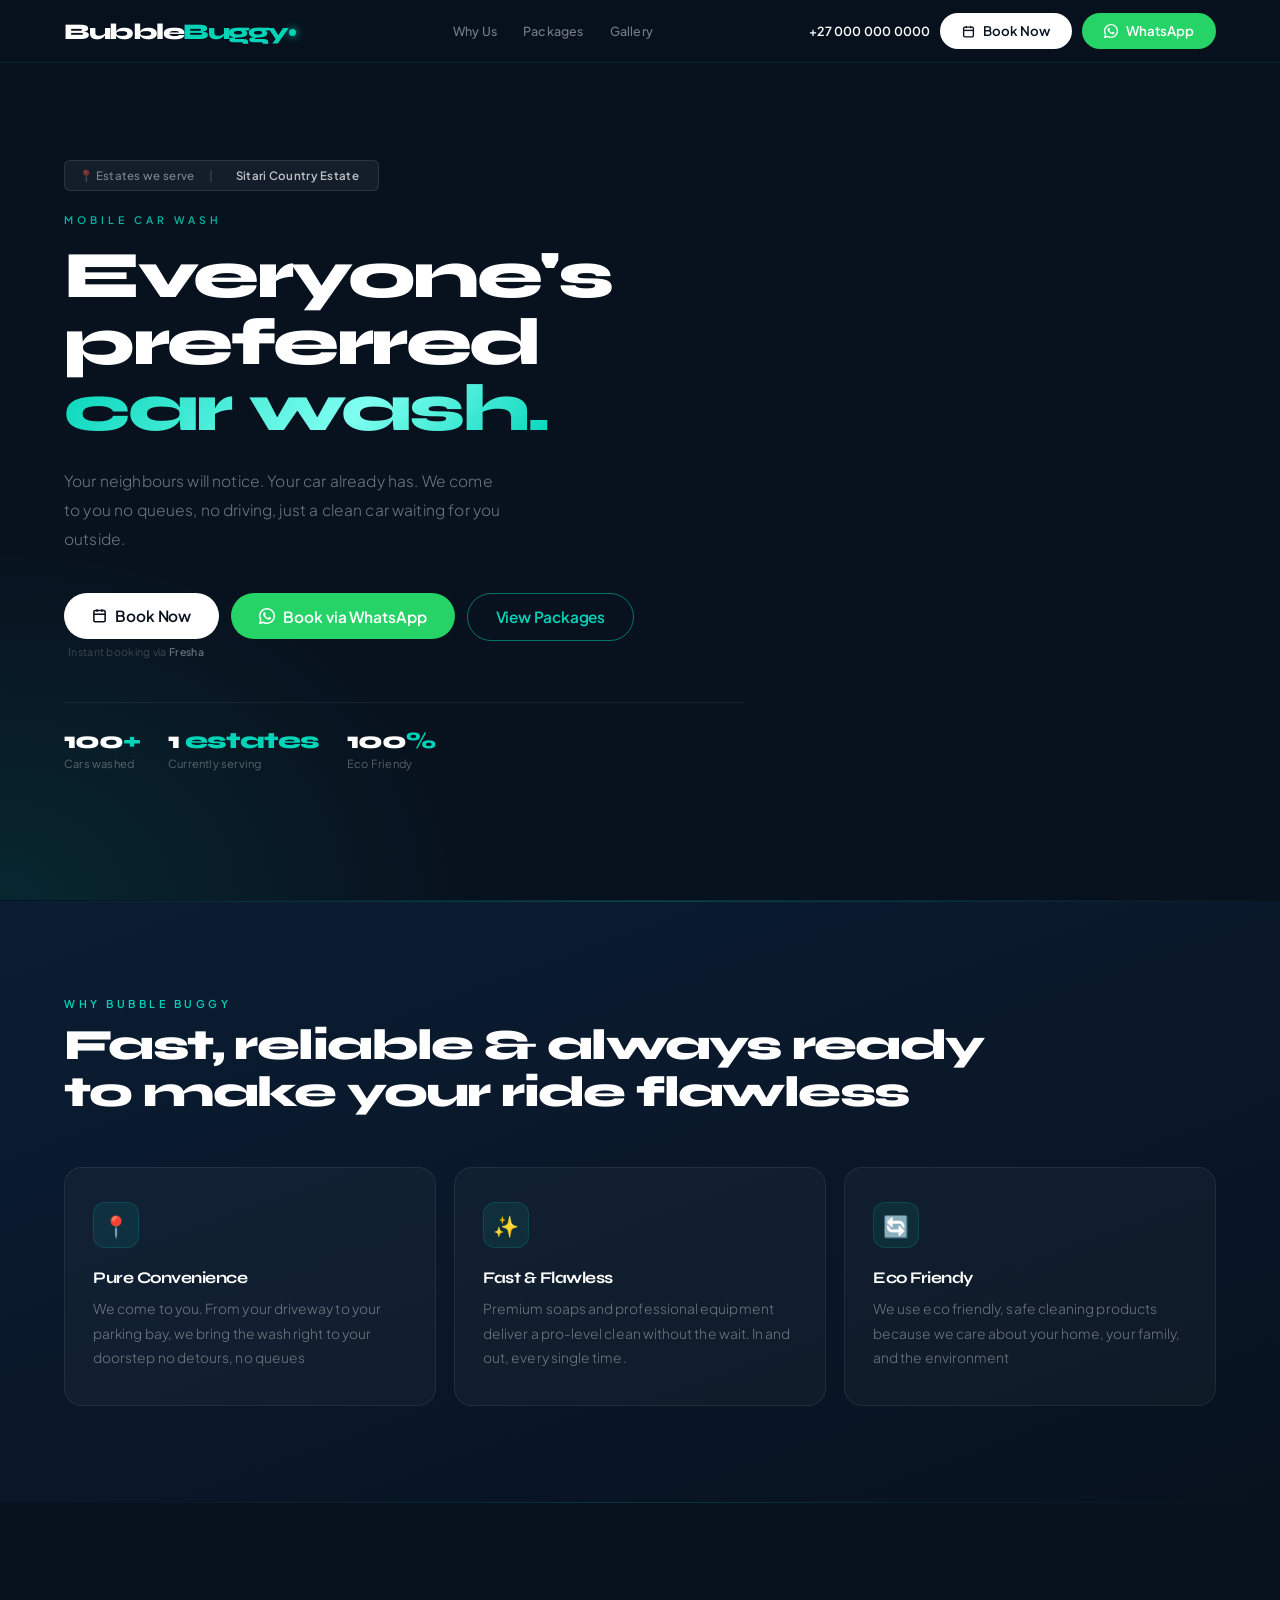
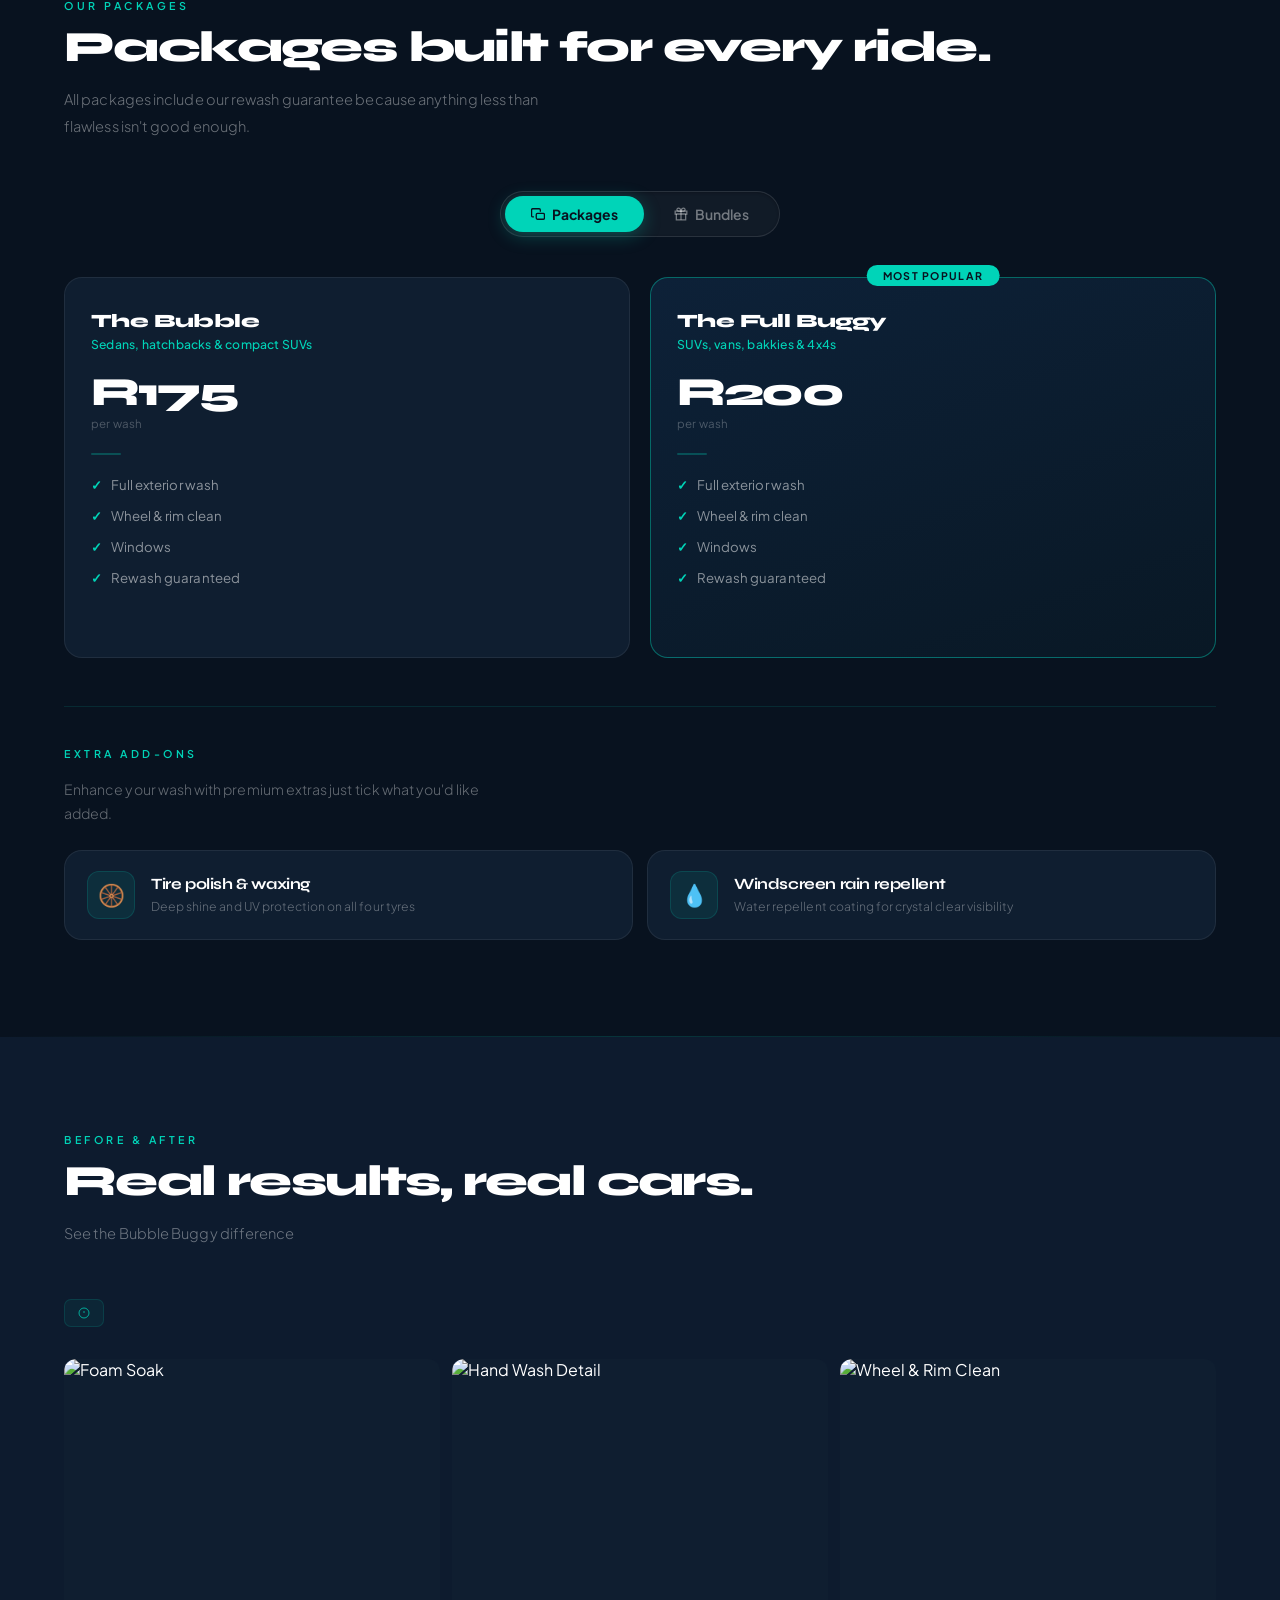
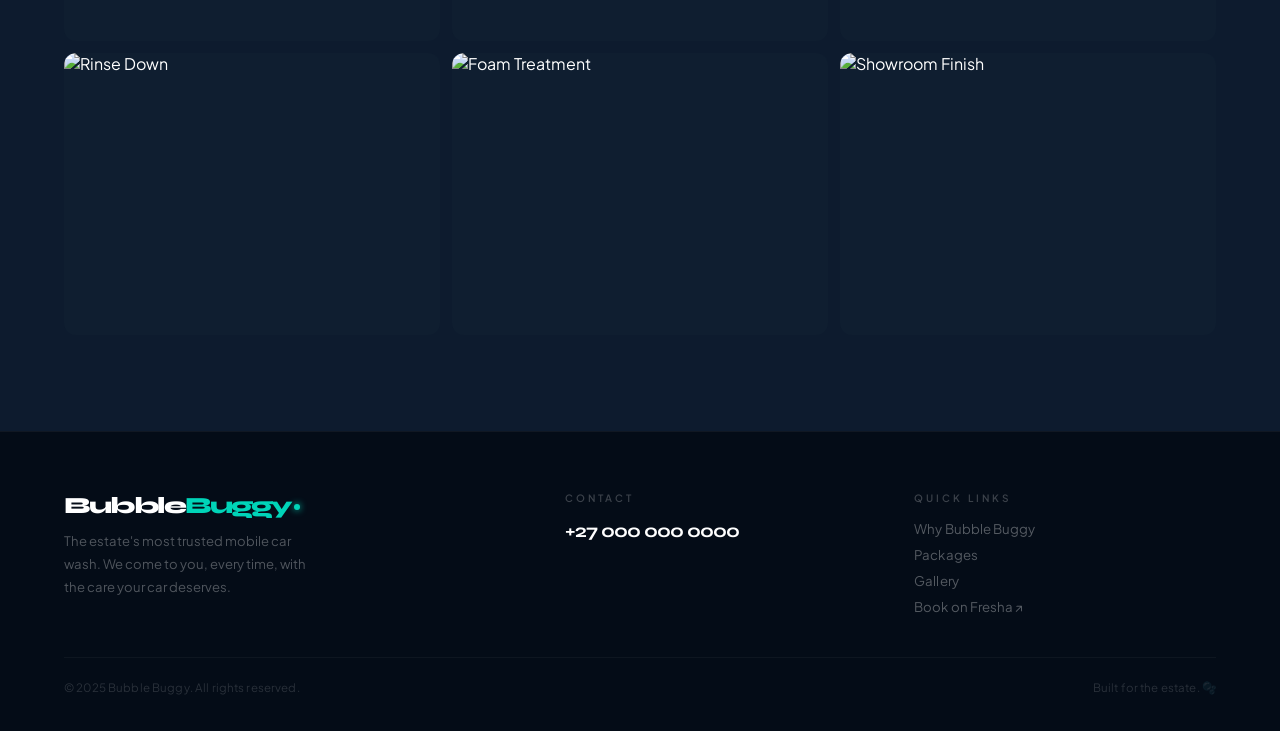
==== commit 5e7154d3: "Describe what you changed" ====
--- a/index.html
+++ b/index.html
@@ -258,7 +258,7 @@
         <div class="lbl">Our Packages</div>
         <h2 class="sec-title">Packages built for every ride.</h2>
         <p class="sec-sub">
-          All packages include our rewash guarantee — because anything less than
+          All packages include our rewash guarantee because anything less than
           flawless isn't good enough.
         </p>
       </div>
@@ -380,7 +380,7 @@
               </div>
               <div class="bundle-bar"></div>
               <ul class="bundle-perks">
-                <li>3 × full exterior wash</li>
+                <li>3 × Full Exterior & Interior Car Wash</li>
                 <li>Use credits at any time</li>
                 <li>Client Satisfaction Guaranteed on Every Visit</li>
               </ul>
@@ -467,7 +467,7 @@
         <div class="addons-header">
           <div class="lbl">Extra Add-Ons</div>
           <p class="addons-sub">
-            Enhance your wash with premium extras — just tick what you'd like
+            Enhance your wash with premium extras just tick what you'd like
             added.
           </p>
         </div>
@@ -493,7 +493,7 @@
               <div class="addon-info">
                 <div class="addon-name">Windscreen rain repellent</div>
                 <div class="addon-desc">
-                  Water-repellent coating for crystal clear visibility
+                  Water repellent coating for crystal clear visibility
                 </div>
               </div>
             </div>
@@ -517,10 +517,7 @@
       <div class="sec-head fi">
         <div class="lbl">Before &amp; After</div>
         <h2 class="sec-title">Real results, real cars.</h2>
-        <p class="sec-sub">
-          See the Bubble Buggy difference. Replace the tiles below with your own
-          before-and-after photos.
-        </p>
+        <p class="sec-sub">See the Bubble Buggy difference</p>
       </div>
 
       <!-- Tip notice about adding photos -->
@@ -537,8 +534,6 @@
           <line x1="12" y1="8" x2="12" y2="12" />
           <line x1="12" y1="16" x2="12.01" y2="16" />
         </svg>
-        To add your photos, replace the <code>src</code> URLs in
-        <code>GALLERY_IMAGES</code> inside the script.
       </div>
 
       <!-- Gallery photo cells injected here by JavaScript -->
@@ -615,7 +610,7 @@
       <!-- Book Now button -->
       <a
         class="btn btn-book"
-        href="https://www.fresha.com/for-business"
+        href="https://www.fresha.com/a/bubble-buggy-cape-town-sitari-country-estate-old-main-rd-croydon-cape-town-7130-s2rawwab?preview=39be70c4-fe0f-4483-9e56-63929dc5d079&pId=2815808&_gl=1*5z0vg8*_gcl_aw*R0NMLjE3NzMyMzUwMjMuQ2p3S0NBandwY1ROQmhBNUVpd0FkTzFTOXA5NURjcDRCZXpZWDgzMk9GR2VTZDlTNGZQY2ViQWtla1p0Q1B6emFYTXVhTEpoQy1QeEVCb0NMRWNRQXZEX0J3RQ..*_gcl_au*MTY2NDQ4NDAyLjE3NzMwNjcxNzguMTk4MDg1NTU4MS4xNzczMjI5MDU0LjE3NzMyMjkwNTQ.*_ga*MTkwNzA5Nzk2Ni4xNzczMDY3MTc5*_ga_SMQNG7NE8C*czE3NzMyMjg0NDckbzckZzEkdDE3NzMyMzYwOTMkajUxJGwwJGgw"
         target="_blank"
         rel="noopener"
       >
@@ -713,7 +708,7 @@
           label: "Foam Soak",
         },
         {
-          src: "https://images.unsplash.com/photo-1619642751034-765dfdf7c58e?w=600&q=80&auto=format&fit=crop",
+          src: "https://unsplash.com/photos/a-man-washing-a-car-with-a-sponge-phP5Qa0CauQ?w=600&q=80&auto=format&fit=crop",
           label: "Hand Wash Detail",
         },
         {
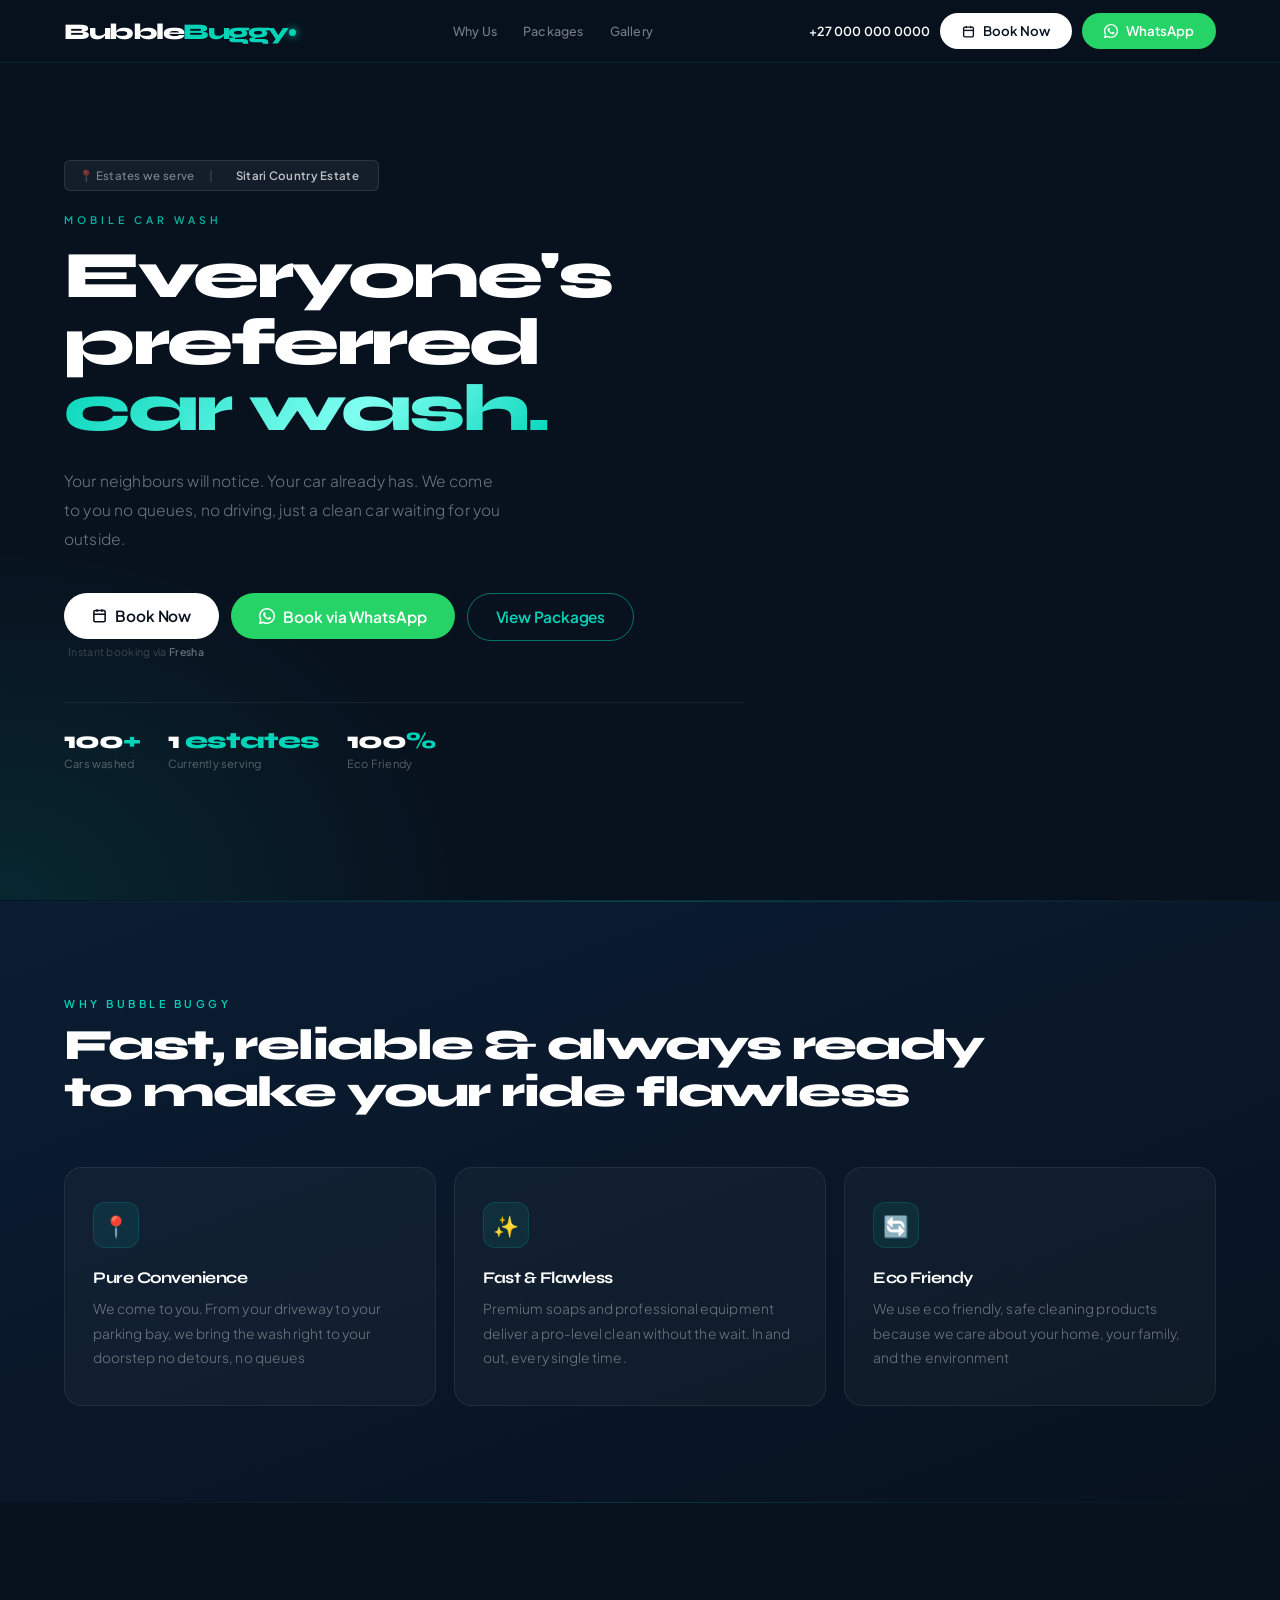
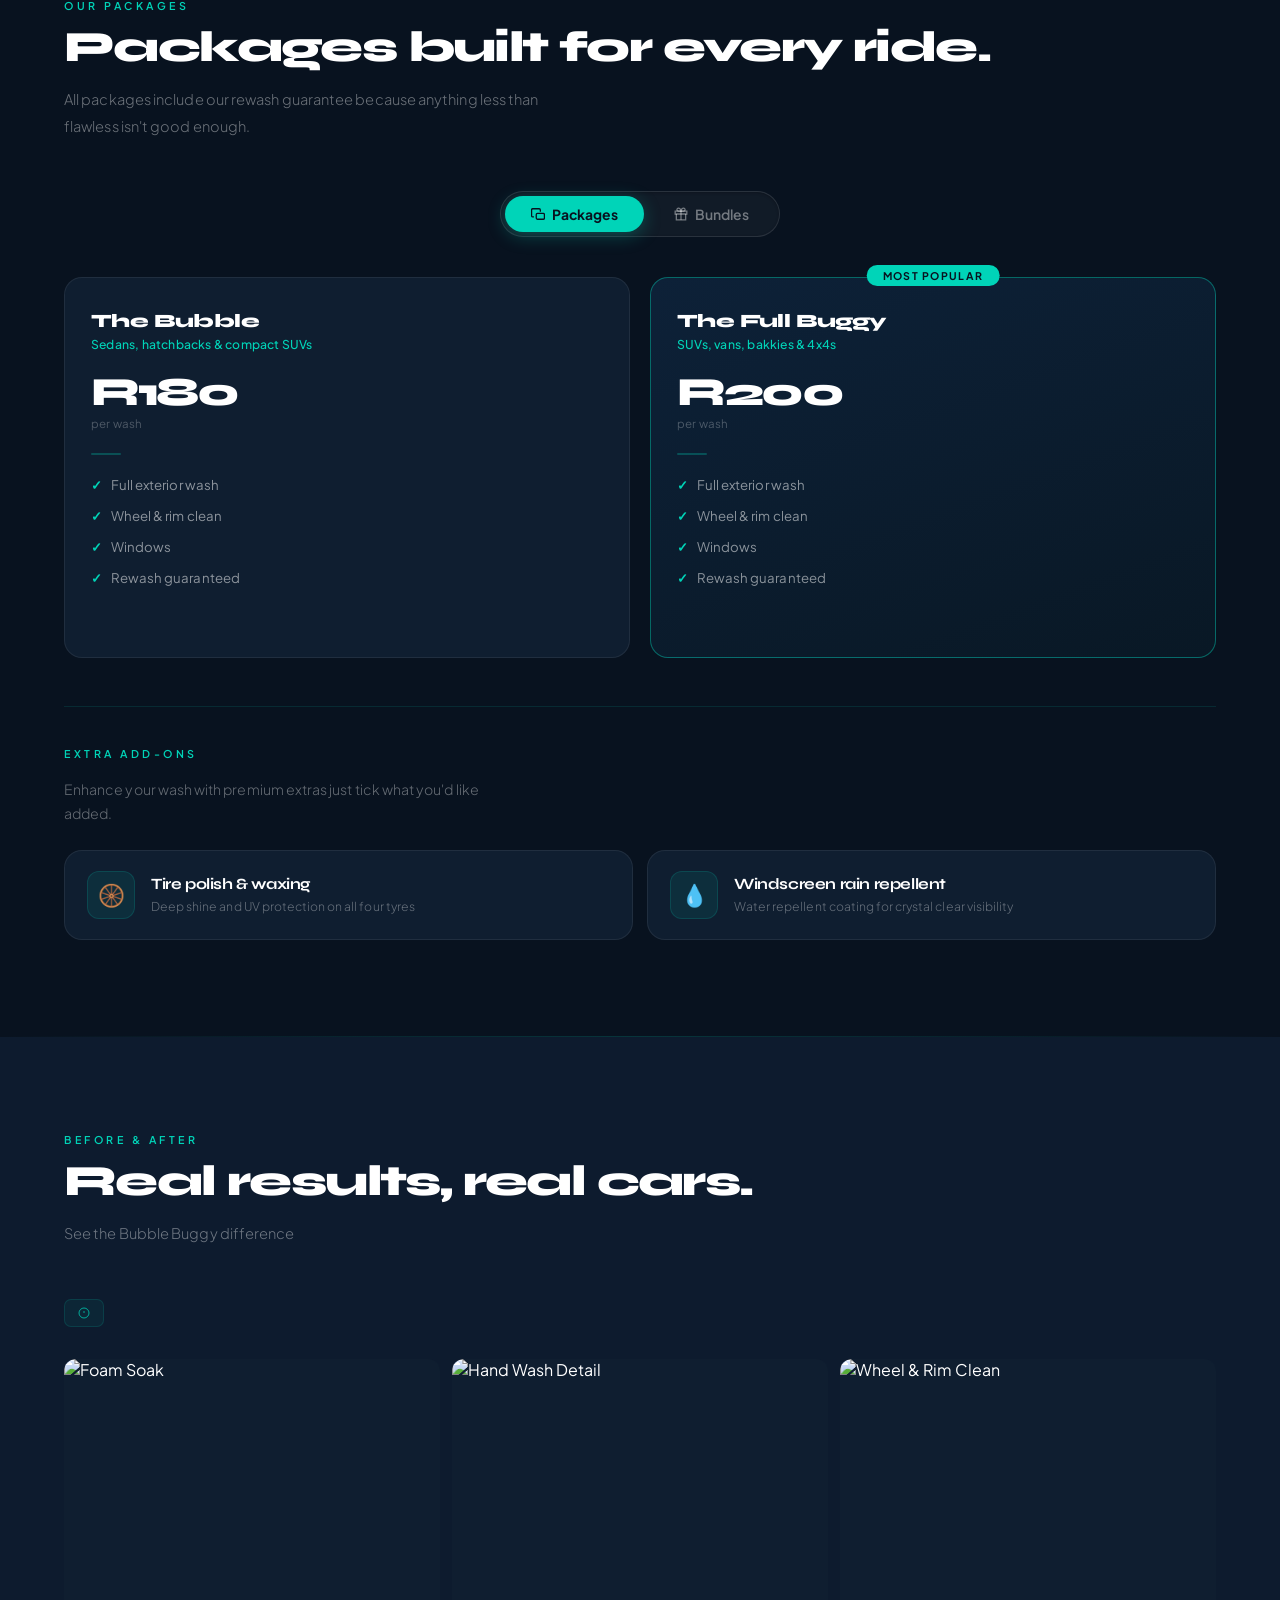
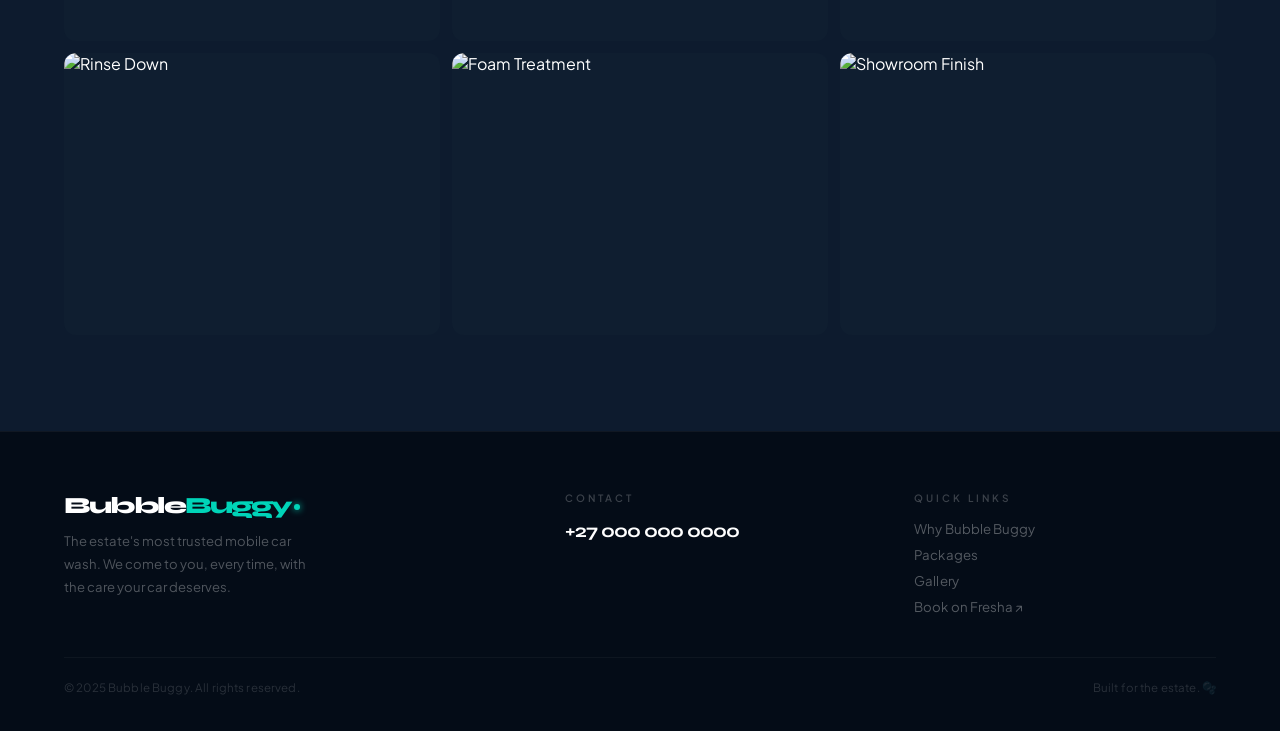
==== commit 8ee420a9: "Update price for The Bubble package" ====
--- a/index.html
+++ b/index.html
@@ -671,7 +671,7 @@
         {
           name: "The Bubble",
           tag: "Sedans, hatchbacks & compact SUVs",
-          price: "R175", // ← Updated from R160
+          price: "R180", // ← Updated from R160
           note: "per wash",
           featured: false,
           features: [
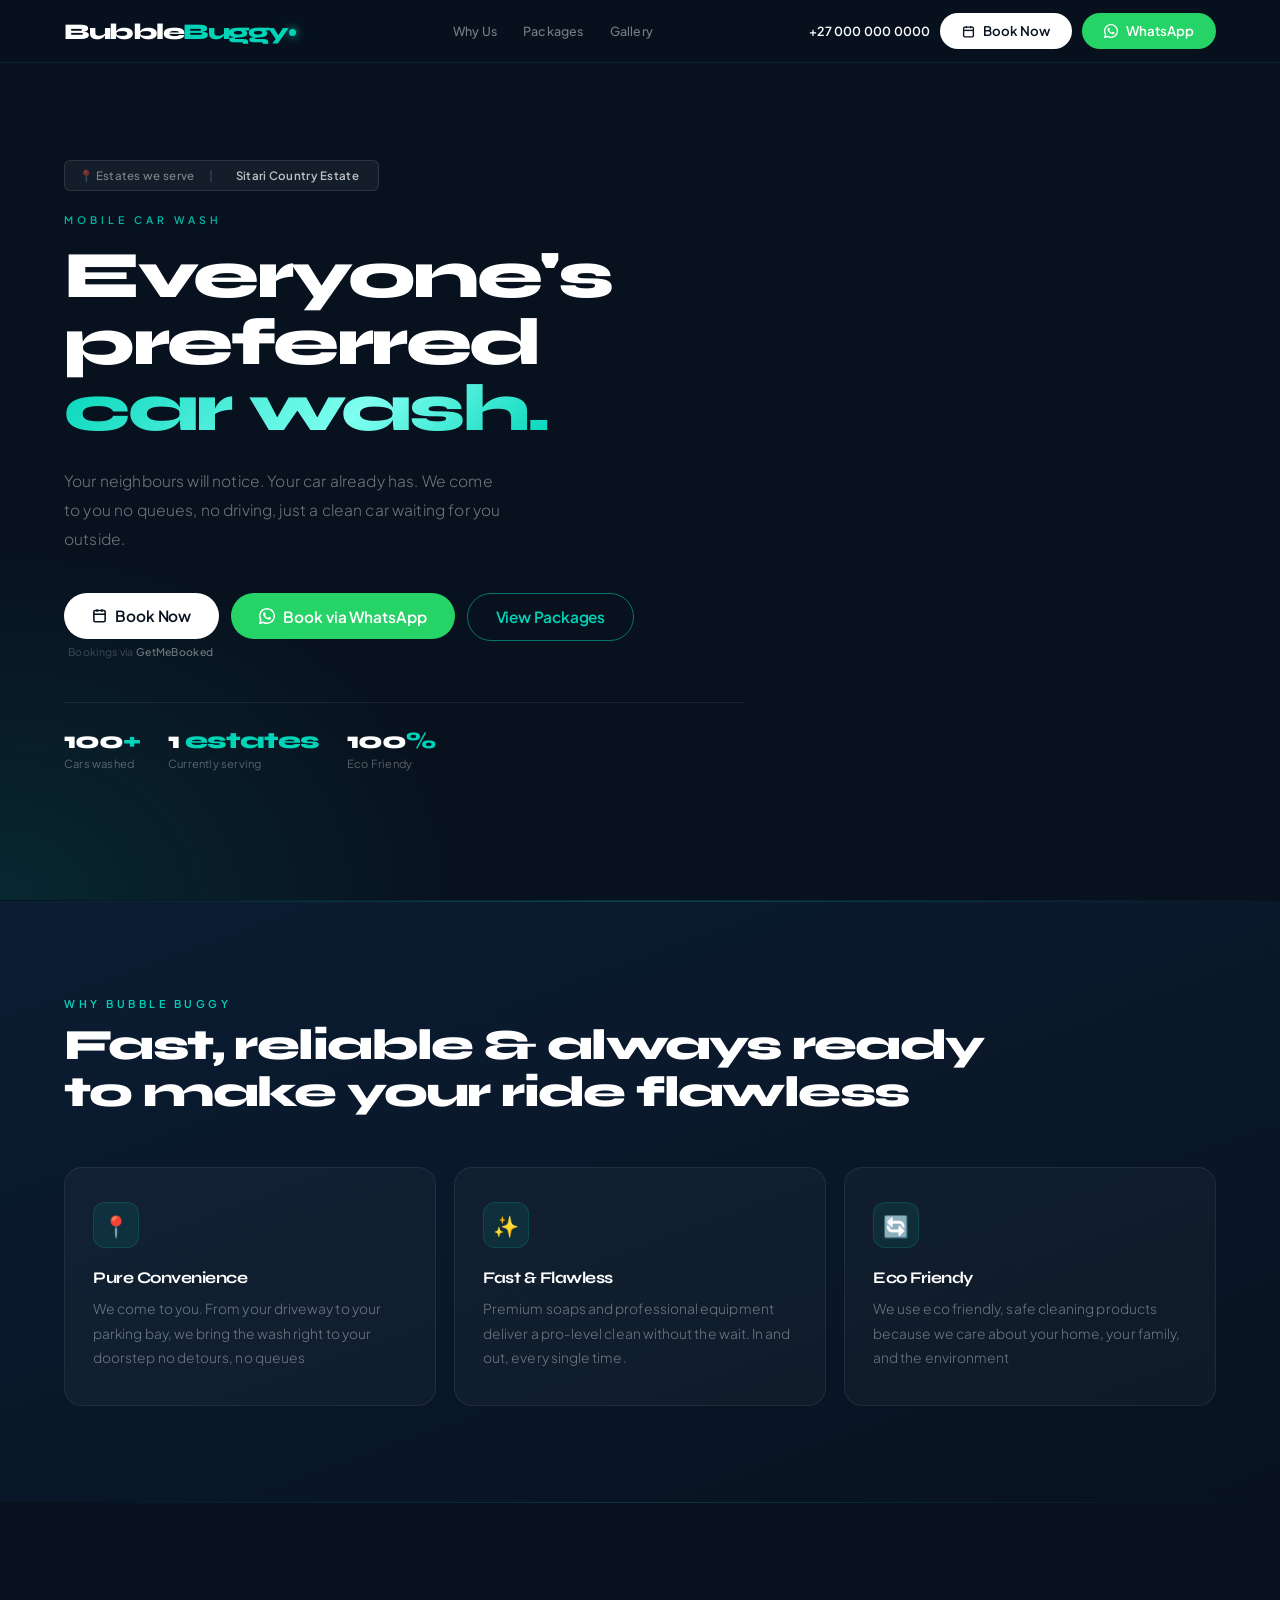
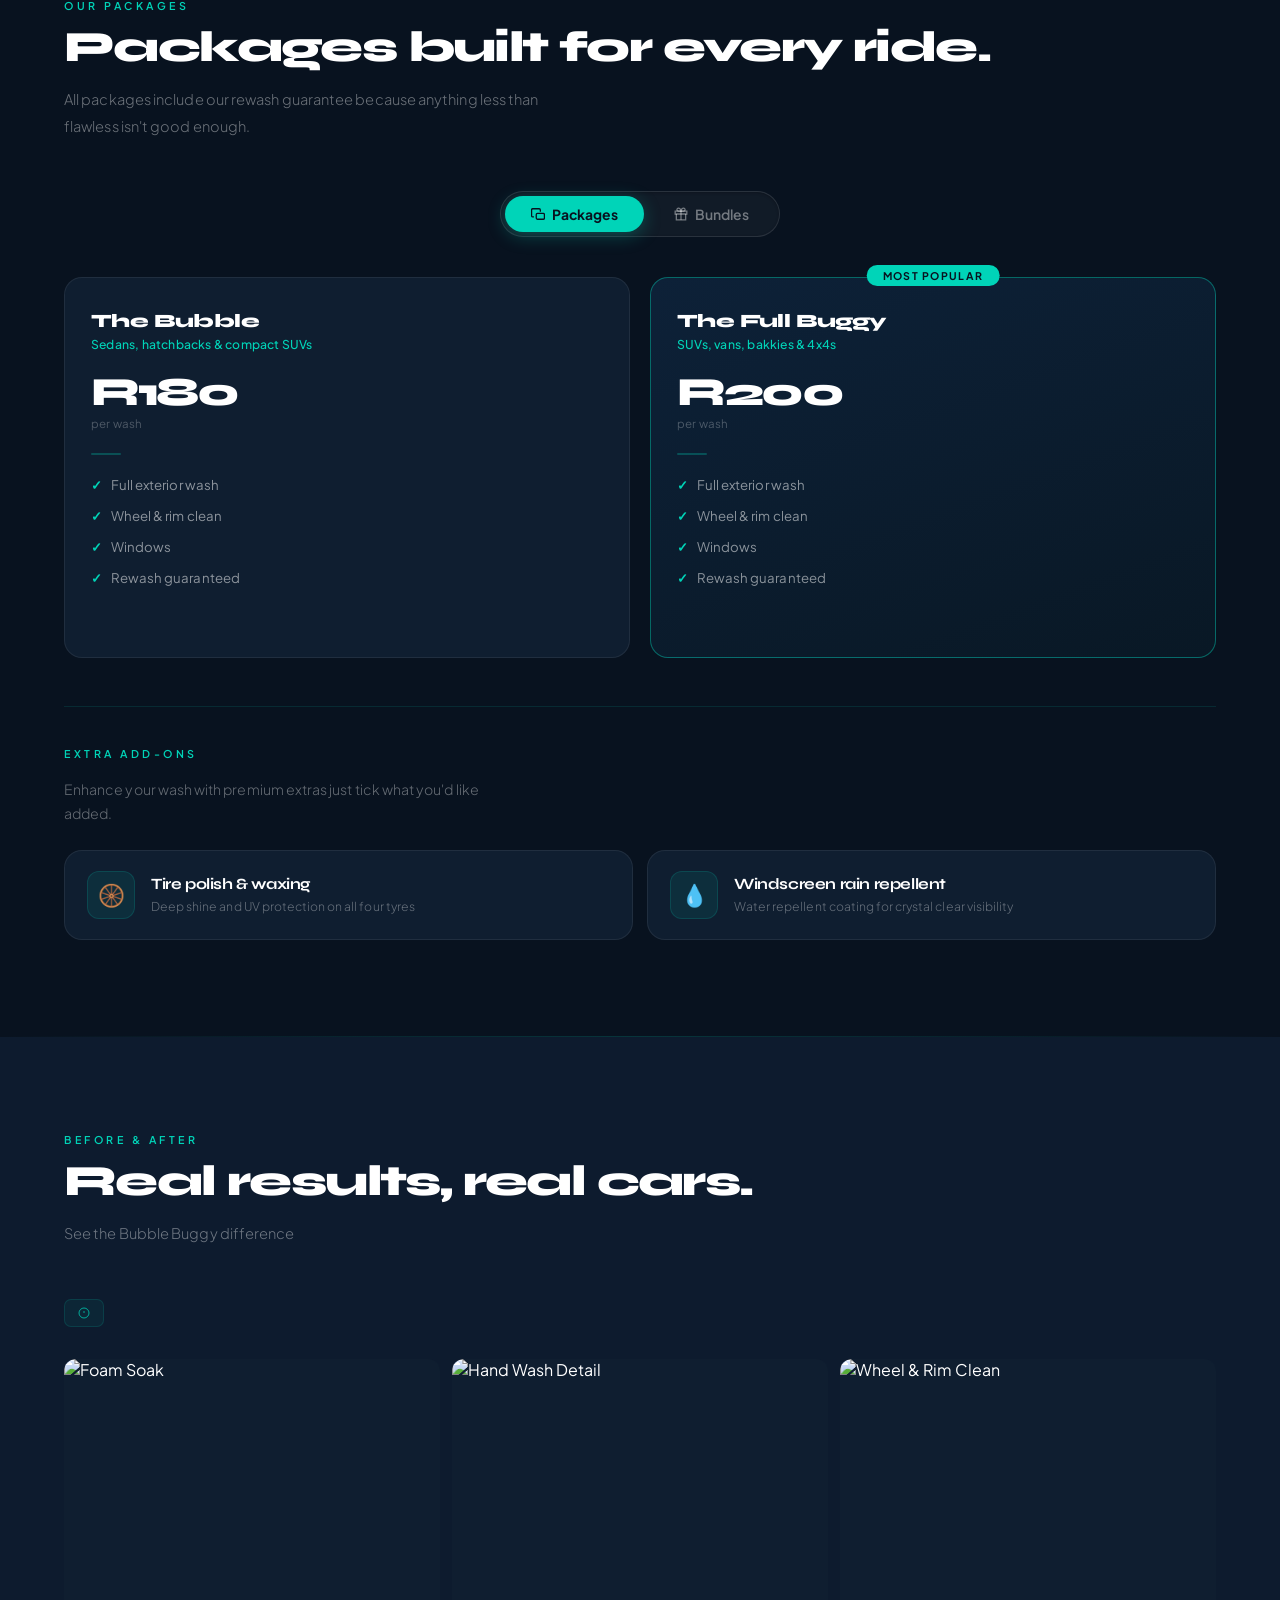
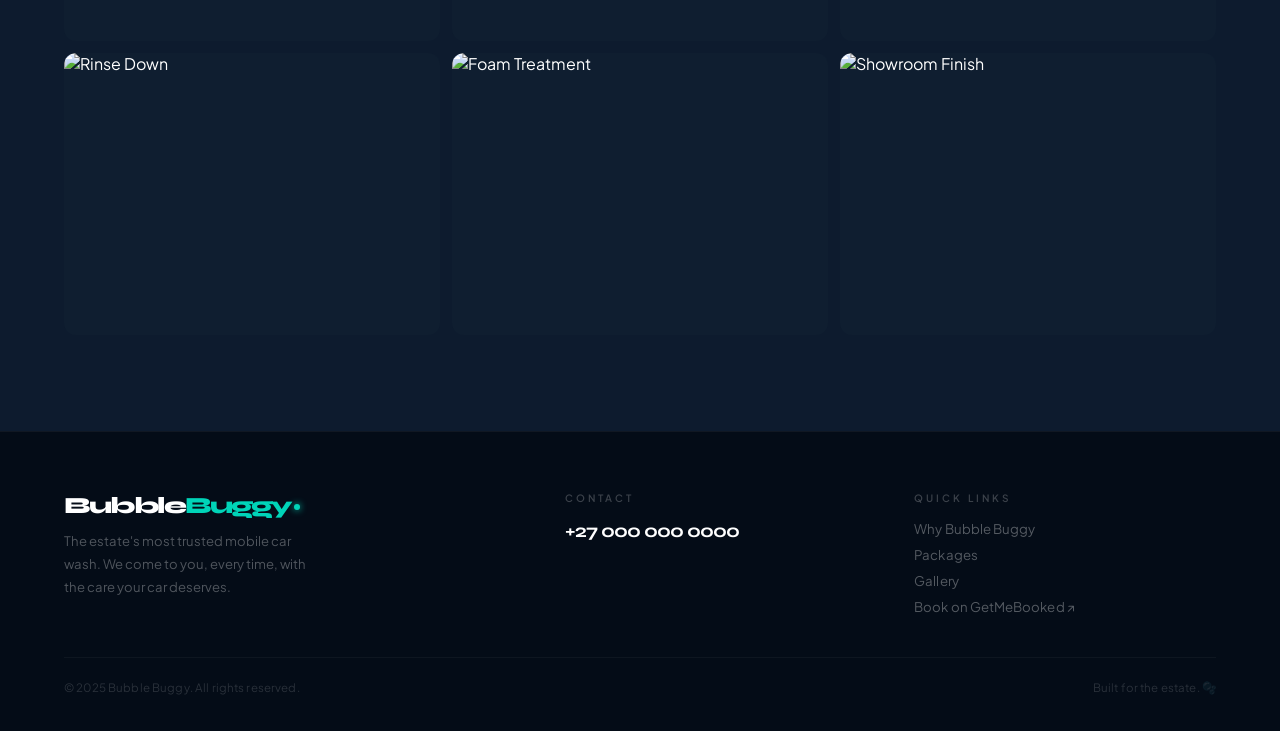
==== commit 5fdf16f4: "Update index.html" ====
--- a/index.html
+++ b/index.html
@@ -5,10 +5,6 @@
     <meta name="viewport" content="width=device-width, initial-scale=1.0" />
     <title>Bubble Buggy – The Estate's Premium Mobile Wash</title>
 
-    <!-- ═══════════ GOOGLE FONTS ═══════════
-         Syne  → headings / logo / prices
-         Plus Jakarta Sans → body text / buttons
-    ════════════════════════════════════════ -->
     <link rel="preconnect" href="https://fonts.googleapis.com" />
     <link rel="preconnect" href="https://fonts.gstatic.com" crossorigin />
     <link
@@ -16,42 +12,30 @@
       rel="stylesheet"
     />
 
-    <!-- ═══════════ STYLESHEET ═══════════
-         All styles live in bubble.css
-         (keep both files in the same folder)
-    ════════════════════════════════════════ -->
     <link rel="stylesheet" href="bubble.css" />
   </head>
 
   <body>
-    <!-- ═══════════════════════════════════
-         NAV
-         Fixed top bar: logo | links | phone | CTA buttons
-    ════════════════════════════════════════ -->
     <nav class="nav">
-      <!-- Logo -->
       <a href="#home" class="logo">
         <span>Bubble</span><span class="b2">Buggy</span
         ><span class="dot"></span>
       </a>
 
-      <!-- Centre navigation links (hidden on mobile) -->
       <div class="nav-links">
         <a class="nav-link" href="#why">Why Us</a>
         <a class="nav-link" href="#services">Packages</a>
         <a class="nav-link" href="#gallery">Gallery</a>
       </div>
 
-      <!-- Right side: phone number + action buttons -->
       <div class="nav-right">
         <span class="nav-phone"
           ><a href="tel:+27000000000">+27 000 000 0000</a></span
         >
 
-        <!-- Book Now button (opens Fresha) -->
         <a
           class="btn btn-book"
-          href="https://www.fresha.com/for-business"
+          href="https://www.getmebooked.co.za/book/bubblebuggy/"
           target="_blank"
           rel="noopener"
         >
@@ -71,7 +55,6 @@
           Book Now
         </a>
 
-        <!-- WhatsApp button -->
         <a
           class="btn btn-wa"
           href="https://wa.me/27000000000?text=Hi%20Bubble%20Buggy!%20I%27d%20like%20to%20book%20a%20wash."
@@ -91,41 +74,29 @@
       </div>
     </nav>
 
-    <!-- ═══════════════════════════════════
-         HERO SECTION
-         Full-screen opening with background image, headline, stats
-         ✏️ Edit estates, headline, sub text, and stats here
-    ════════════════════════════════════════ -->
     <section class="hero" id="home">
-      <!-- Background image (set via CSS in .hero-bg) -->
       <div class="hero-bg"></div>
 
       <div class="hero-inner">
-        <!-- ✏️ Edit estate names here -->
         <div class="estate-tag">
           📍 Estates we serve &nbsp;<span class="sep">|</span>&nbsp;
           <span class="estates"> Sitari Country Estate &nbsp; </span>
         </div>
 
-        <!-- Eyebrow label above headline -->
         <p class="hero-eyebrow">Mobile Car Wash</p>
 
-        <!-- Main headline — <em> gets gradient colour treatment -->
         <h1>Everyone's preferred<br /><em>car wash.</em></h1>
 
-        <!-- Subtitle paragraph -->
         <p class="hero-sub">
           Your neighbours will notice. Your car already has. We come to you no
           queues, no driving, just a clean car waiting for you outside.
         </p>
 
-        <!-- CTA Buttons row -->
         <div class="hero-ctas">
-          <!-- Book Now column (button + Fresha note) -->
           <div class="cta-col">
             <a
               class="btn btn-book lg"
-              href="https://www.fresha.com/for-business"
+              href="https://www.getmebooked.co.za/book/bubblebuggy/"
               target="_blank"
               rel="noopener"
             >
@@ -144,10 +115,9 @@
               </svg>
               Book Now
             </a>
-            <span class="fresha-note">Instant booking via <b>Fresha</b></span>
-          </div>
-
-          <!-- WhatsApp button -->
+            <span class="fresha-note">Bookings via <b>GetMeBooked</b></span>
+          </div>
+
           <a
             class="btn btn-wa lg"
             href="https://wa.me/27000000000?text=Hi%20Bubble%20Buggy!%20I%27d%20like%20to%20book%20a%20wash."
@@ -165,11 +135,9 @@
             Book via WhatsApp
           </a>
 
-          <!-- View Packages scroll link -->
           <a class="btn btn-outline lg" href="#services">View Packages</a>
         </div>
 
-        <!-- ✏️ Edit stats here: cars washed / estates / guarantee -->
         <div class="hero-stats">
           <div>
             <div class="stat-val">100<span>+</span></div>
@@ -187,16 +155,9 @@
       </div>
     </section>
 
-    <!-- Decorative divider line -->
     <div class="rule"></div>
 
-    <!-- ═══════════════════════════════════
-         WHY CHOOSE US SECTION
-         Three feature cards with emoji icons
-         ✏️ Edit card titles/descriptions directly below
-    ════════════════════════════════════════ -->
     <section class="why" id="why">
-      <!-- Section header -->
       <div class="sec-head fi">
         <div class="lbl">Why Bubble Buggy</div>
         <h2 class="sec-title">
@@ -204,9 +165,7 @@
         </h2>
       </div>
 
-      <!-- Feature cards grid -->
       <div class="feats">
-        <!-- Card 1: Convenience -->
         <div class="feat fi">
           <div class="feat-ico">📍</div>
           <div class="feat-title">Pure Convenience</div>
@@ -216,7 +175,6 @@
           </p>
         </div>
 
-        <!-- Card 2: Quality -->
         <div class="feat fi">
           <div class="feat-ico">✨</div>
           <div class="feat-title">Fast &amp; Flawless</div>
@@ -226,7 +184,6 @@
           </p>
         </div>
 
-        <!-- Card 3: Guarantee -->
         <div class="feat fi">
           <div class="feat-ico">🔄</div>
           <div class="feat-title">Eco Friendy</div>
@@ -238,22 +195,9 @@
       </div>
     </section>
 
-    <!-- Decorative divider line -->
     <div class="rule"></div>
 
-    <!-- ═══════════════════════════════════
-         PACKAGES / PRICING SECTION
-         ─────────────────────────────────
-         TOGGLE: Users switch between Packages and Bundles views
-         via the pill toggle. Content updates without page reload.
-         
-         ADD-ONS: Two optional extras (checkboxes) shown below
-         the toggle content, always visible regardless of view.
-         
-         ✏️ Edit packages inside the <script> block at the bottom.
-    ════════════════════════════════════════ -->
     <section class="services" id="services">
-      <!-- Section header -->
       <div class="sec-head fi">
         <div class="lbl">Our Packages</div>
         <h2 class="sec-title">Packages built for every ride.</h2>
@@ -263,18 +207,12 @@
         </p>
       </div>
 
-      <!-- ── TOGGLE SWITCH ──
-           Switches between the Packages view and the Bundles view.
-           JS below reads [data-view] on each button and shows/hides
-           #pkgsView / #bundlesView accordingly.
-      ─────────────────────────────────────────────────────── -->
       <div class="pkg-toggle-wrap fi">
         <div
           class="pkg-toggle"
           role="tablist"
           aria-label="Switch between packages and bundles"
         >
-          <!-- "Packages" tab: active by default -->
           <button
             class="toggle-btn active"
             data-view="packages"
@@ -297,7 +235,6 @@
             </svg>
             Packages
           </button>
-          <!-- "Bundles" tab -->
           <button
             class="toggle-btn"
             data-view="bundles"
@@ -323,21 +260,10 @@
           </button>
         </div>
       </div>
-      <!-- /toggle-wrap -->
-
-      <!-- ── PACKAGES VIEW ──
-           Shown when "Packages" toggle is active.
-           Cards injected dynamically by JavaScript from PACKAGES array.
-      ─────────────────────────────────────────────────────── -->
       <div id="pkgsView" role="tabpanel" aria-labelledby="tab-packages">
-        <!-- Package cards injected here by JavaScript -->
         <div class="pkgs" id="pkgsGrid"></div>
       </div>
 
-      <!-- ── BUNDLES VIEW ──
-           Hidden by default. Shown when "Bundles" toggle is active.
-           JS adds .vis to .fi elements inside when first revealed.
-      ─────────────────────────────────────────────────────── -->
       <div
         id="bundlesView"
         style="display: none"
@@ -345,7 +271,6 @@
         aria-labelledby="tab-bundles"
       >
         <div class="bundle-wrap">
-          <!-- "Buy a bundle and save" banner tag -->
           <div class="bundle-header fi">
             <div class="bundle-tag-pill">
               <span class="bundle-tag-icon">🎁</span>
@@ -358,9 +283,7 @@
             </p>
           </div>
 
-          <!-- Deal cards grid -->
           <div class="bundles">
-            <!-- Bundle 1: The Bubble Club × 3 -->
             <div class="bundle-card fi">
               <div class="bundle-save-badge">Save R50</div>
               <div class="bundle-wash-name">The Bubble Club</div>
@@ -407,7 +330,6 @@
               </a>
             </div>
 
-            <!-- Bundle 2: The Buggy Club × 3 -->
             <div class="bundle-card bundle-card--featured fi">
               <div class="bundle-save-badge">Save R50</div>
               <div class="bundle-wash-name">The Buggy Club</div>
@@ -452,17 +374,8 @@
               </a>
             </div>
           </div>
-          <!-- /bundles -->
-        </div>
-        <!-- /bundle-wrap -->
-      </div>
-      <!-- /bundlesView -->
-
-      <!-- ── EXTRA ADD-ONS ──
-           Always visible below the toggle views (both Packages & Bundles).
-           Users select optional add-ons via checkbox cards.
-           Checked state is purely visual / UX — add to booking message if needed.
-      ─────────────────────────────────────────────────────── -->
+        </div>
+      </div>
       <div class="addons-section fi">
         <div class="addons-header">
           <div class="lbl">Extra Add-Ons</div>
@@ -473,7 +386,6 @@
         </div>
 
         <div class="addons-grid">
-          <!-- Add-On 1: Tire polish & waxing -->
           <div class="addon-item">
             <div class="addon-card">
               <div class="addon-icon-wrap">🛞</div>
@@ -486,7 +398,6 @@
             </div>
           </div>
 
-          <!-- Add-On 2: Windscreen rain repellent -->
           <div class="addon-item">
             <div class="addon-card">
               <div class="addon-icon-wrap">💧</div>
@@ -499,28 +410,18 @@
             </div>
           </div>
         </div>
-        <!-- /addons-grid -->
-      </div>
-      <!-- /addons-section -->
+      </div>
     </section>
 
-    <!-- Decorative divider line -->
     <div class="rule"></div>
 
-    <!-- ═══════════════════════════════════
-         GALLERY SECTION
-         Photo grid rendered dynamically from GALLERY_IMAGES array in script.
-         ✏️ Replace src URLs in GALLERY_IMAGES inside the <script> block below.
-    ════════════════════════════════════════ -->
     <section class="gallery" id="gallery">
-      <!-- Section header -->
       <div class="sec-head fi">
         <div class="lbl">Before &amp; After</div>
         <h2 class="sec-title">Real results, real cars.</h2>
         <p class="sec-sub">See the Bubble Buggy difference</p>
       </div>
 
-      <!-- Tip notice about adding photos -->
       <div class="gallery-tip">
         <svg
           width="12"
@@ -536,18 +437,11 @@
         </svg>
       </div>
 
-      <!-- Gallery photo cells injected here by JavaScript -->
       <div class="g-grid" id="galGrid"></div>
     </section>
 
-    <!-- ═══════════════════════════════════
-         FOOTER
-         Three-column: brand info | contact | quick links
-         ✏️ Edit phone number and links here
-    ════════════════════════════════════════ -->
     <footer class="footer">
       <div class="footer-grid">
-        <!-- Column 1: Logo + tagline -->
         <div>
           <div class="footer-logo">
             Bubble<span class="b2">Buggy</span
@@ -569,13 +463,11 @@
           </p>
         </div>
 
-        <!-- Column 2: Contact phone -->
         <div class="footer-col">
           <h4>Contact</h4>
           <a class="footer-phone" href="tel:+27000000000">+27 000 000 0000</a>
         </div>
 
-        <!-- Column 3: Quick navigation links -->
         <div class="footer-col">
           <h4>Quick Links</h4>
           <div class="footer-links">
@@ -583,16 +475,15 @@
             <a href="#services">Packages</a>
             <a href="#gallery">Gallery</a>
             <a
-              href="https://www.fresha.com/for-business"
+              href="https://www.getmebooked.co.za/book/bubblebuggy/"
               target="_blank"
               rel="noopener"
-              >Book on Fresha ↗</a
+              >Book on GetMeBooked ↗</a
             >
           </div>
         </div>
       </div>
 
-      <!-- Footer bottom bar: copyright notices -->
       <div class="footer-bottom">
         <span class="footer-copy"
           >© 2025 Bubble Buggy. All rights reserved.</span
@@ -601,16 +492,10 @@
       </div>
     </footer>
 
-    <!-- ═══════════════════════════════════
-         MOBILE FLOATING ACTION BAR
-         Fixed bottom bar shown only on screens ≤ 820px wide
-         Contains Book Now + WhatsApp buttons
-    ════════════════════════════════════════ -->
     <div class="mob-bar">
-      <!-- Book Now button -->
       <a
         class="btn btn-book"
-        href="https://www.fresha.com/a/bubble-buggy-cape-town-sitari-country-estate-old-main-rd-croydon-cape-town-7130-s2rawwab?preview=39be70c4-fe0f-4483-9e56-63929dc5d079&pId=2815808&_gl=1*5z0vg8*_gcl_aw*R0NMLjE3NzMyMzUwMjMuQ2p3S0NBandwY1ROQmhBNUVpd0FkTzFTOXA5NURjcDRCZXpZWDgzMk9GR2VTZDlTNGZQY2ViQWtla1p0Q1B6emFYTXVhTEpoQy1QeEVCb0NMRWNRQXZEX0J3RQ..*_gcl_au*MTY2NDQ4NDAyLjE3NzMwNjcxNzguMTk4MDg1NTU4MS4xNzczMjI5MDU0LjE3NzMyMjkwNTQ.*_ga*MTkwNzA5Nzk2Ni4xNzczMDY3MTc5*_ga_SMQNG7NE8C*czE3NzMyMjg0NDckbzckZzEkdDE3NzMyMzYwOTMkajUxJGwwJGgw"
+        href="https://www.getmebooked.co.za/book/bubblebuggy/"
         target="_blank"
         rel="noopener"
       >
@@ -630,7 +515,6 @@
         Book Now
       </a>
 
-      <!-- WhatsApp button -->
       <a
         class="btn btn-wa"
         href="https://wa.me/27000000000?text=Hi%20Bubble%20Buggy!%20I%27d%20like%20to%20book%20a%20wash."
@@ -649,19 +533,12 @@
       </a>
     </div>
 
-    <!-- ═══════════════════════════════════════════════════
-         JAVASCRIPT — Edit your data here
-         ✏️ WA        → Your WhatsApp number (digits only)
-         ✏️ FRESHA    → Your Fresha booking URL
-         ✏️ PACKAGES  → Add/edit pricing packages
-         ✏️ GALLERY_IMAGES → Replace src URLs with your photos
-    ════════════════════════════════════════════════════════ -->
     <script>
       /* ─────────────────────────────────────────
          ✏️ GLOBAL SETTINGS — edit these two lines
       ───────────────────────────────────────── */
       const WA = "27000000000"; // Your WhatsApp number (no + or spaces)
-      const FRESHA = "https://www.fresha.com/for-business"; // Your Fresha booking URL
+      const FRESHA = "https://www.getmebooked.co.za/book/bubblebuggy/"; // Your booking URL
 
       /* ─────────────────────────────────────────
          ✏️ PACKAGES — Updated prices: The Bubble R175, The Full Buggy R200
@@ -880,3 +757,4 @@
     </script>
   </body>
 </html>
+
